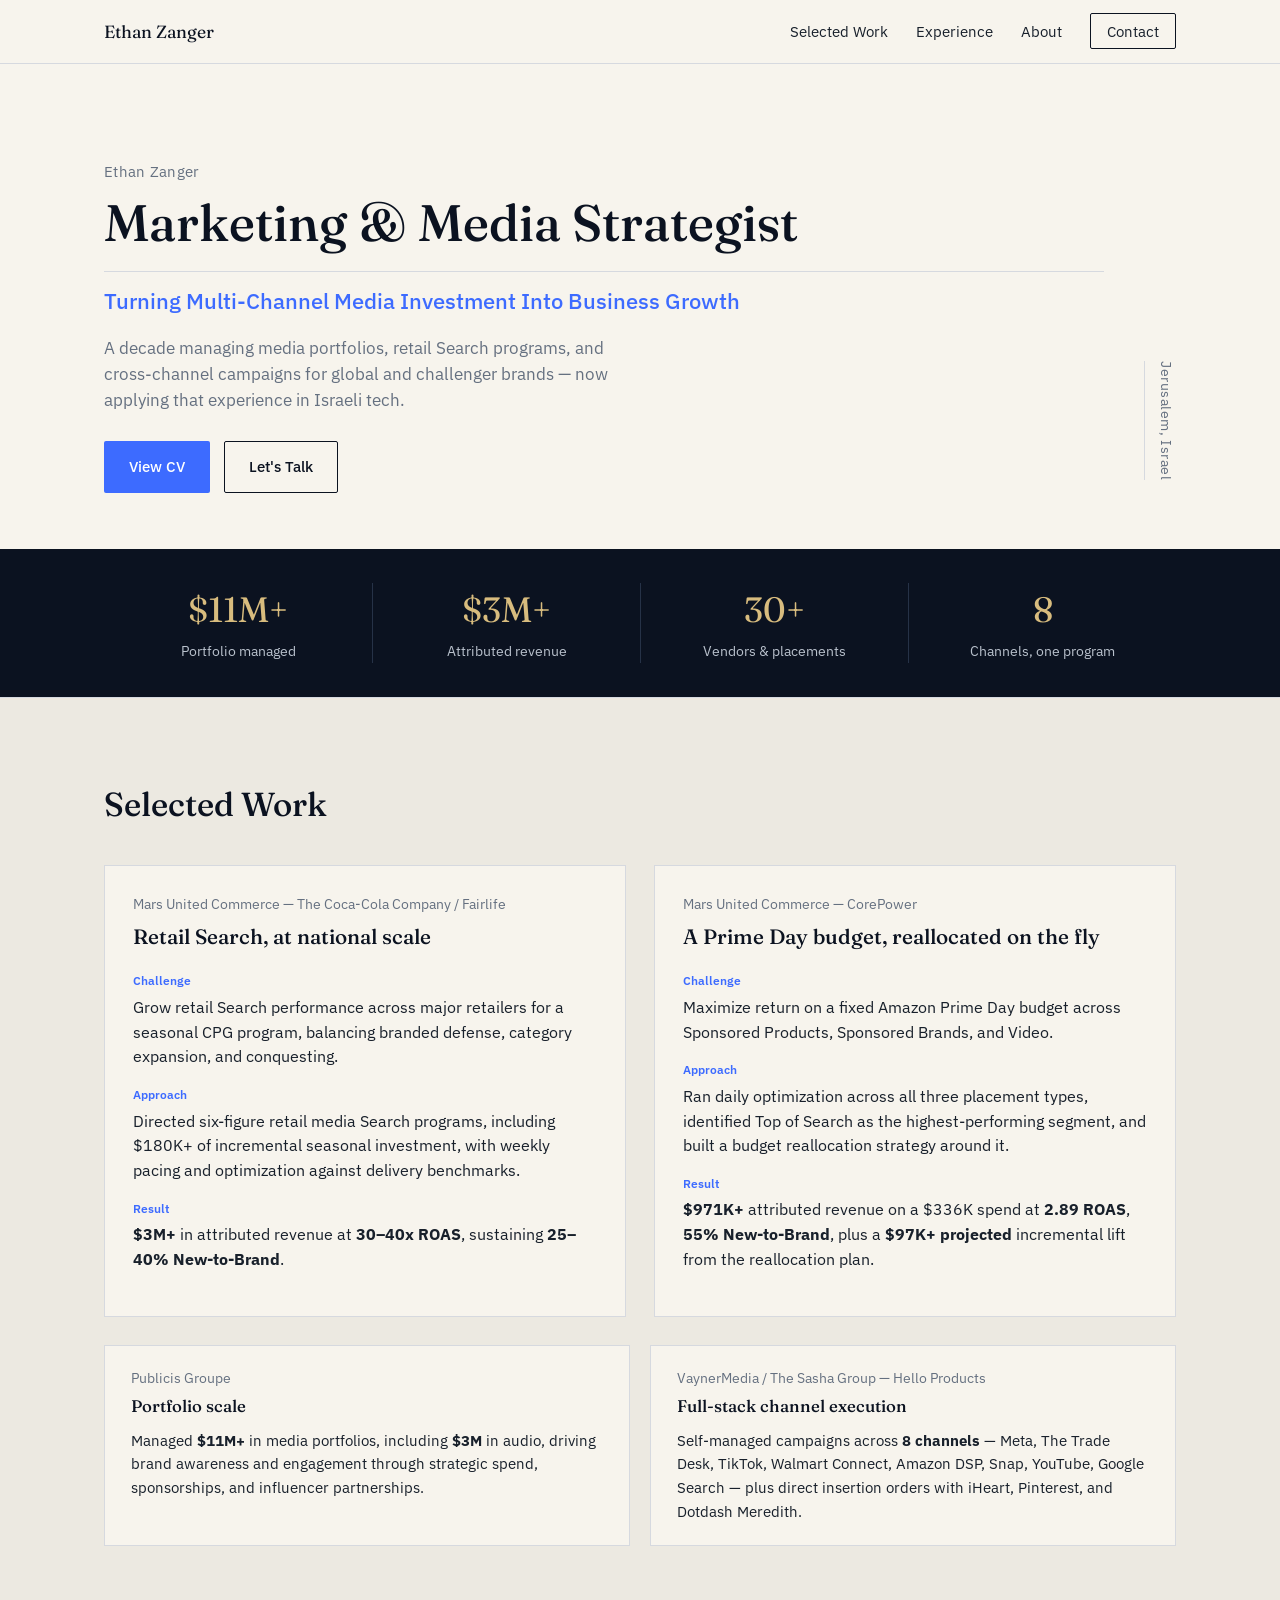
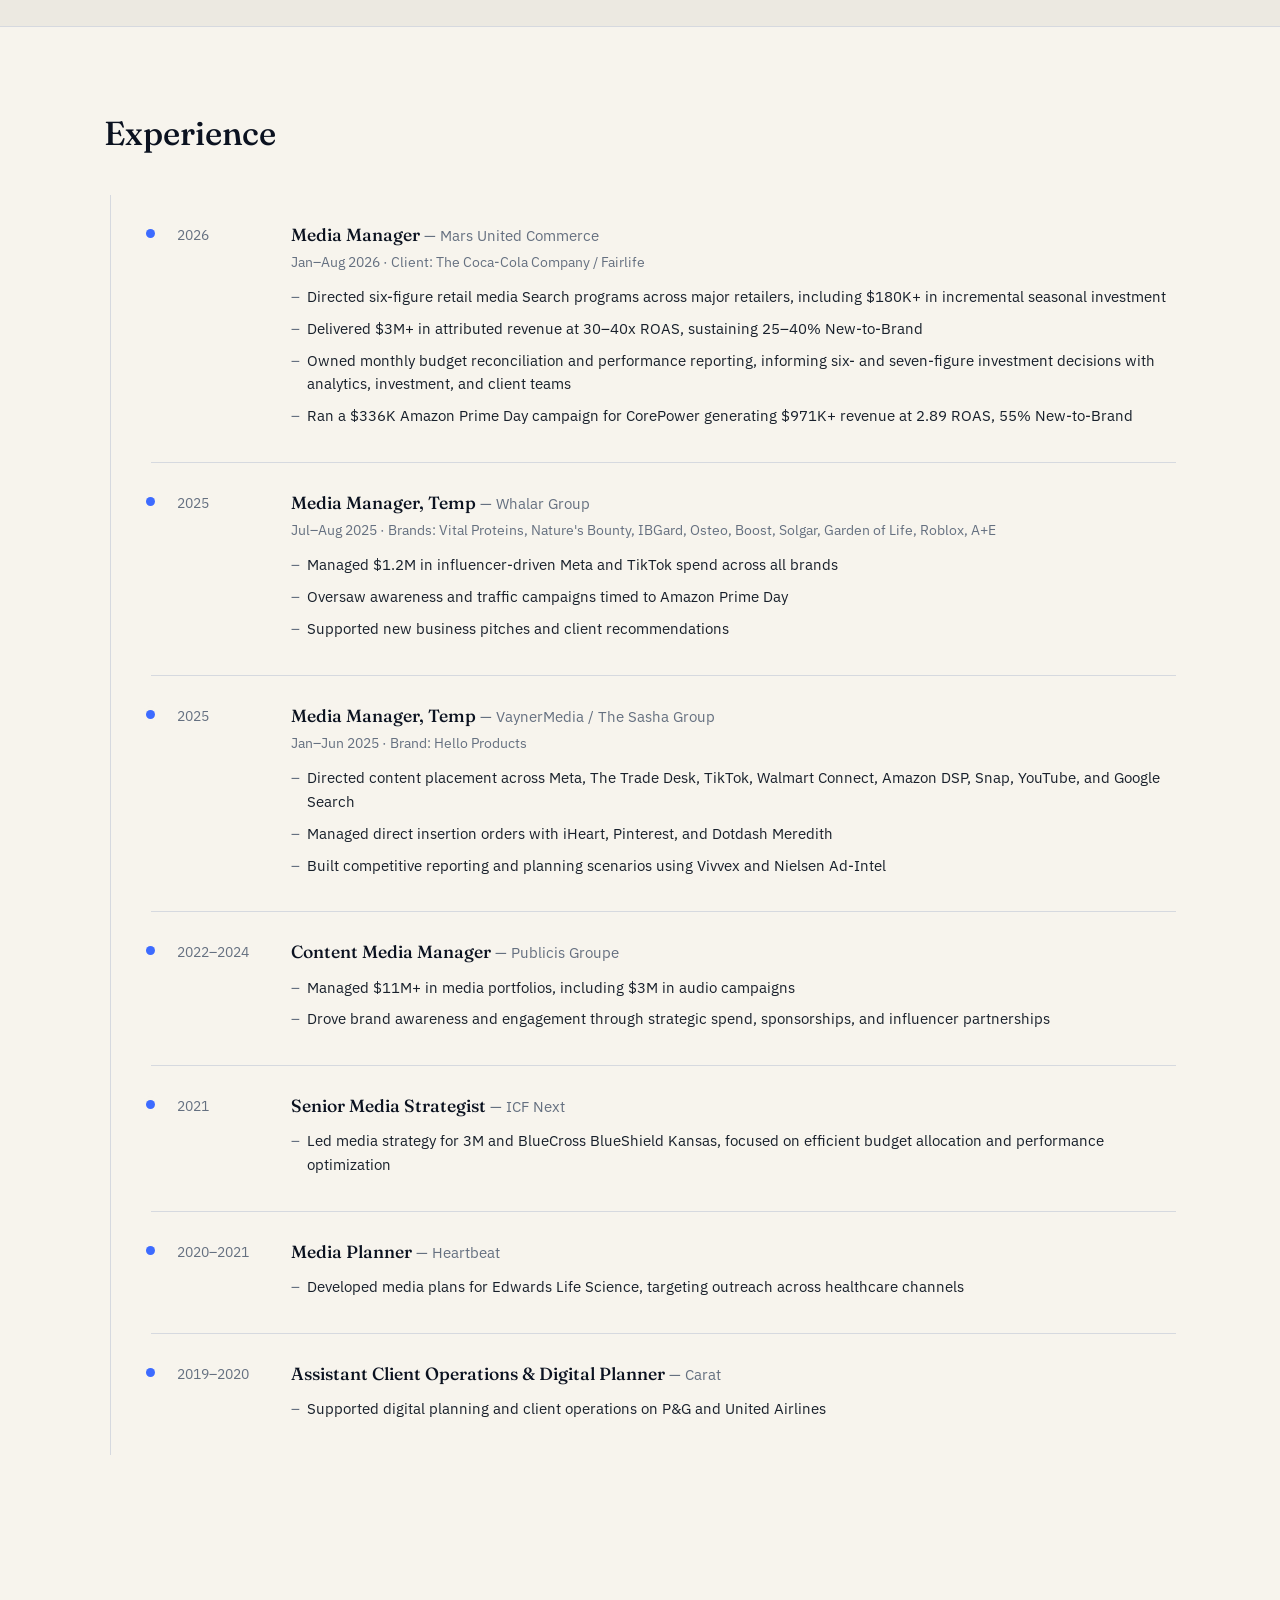
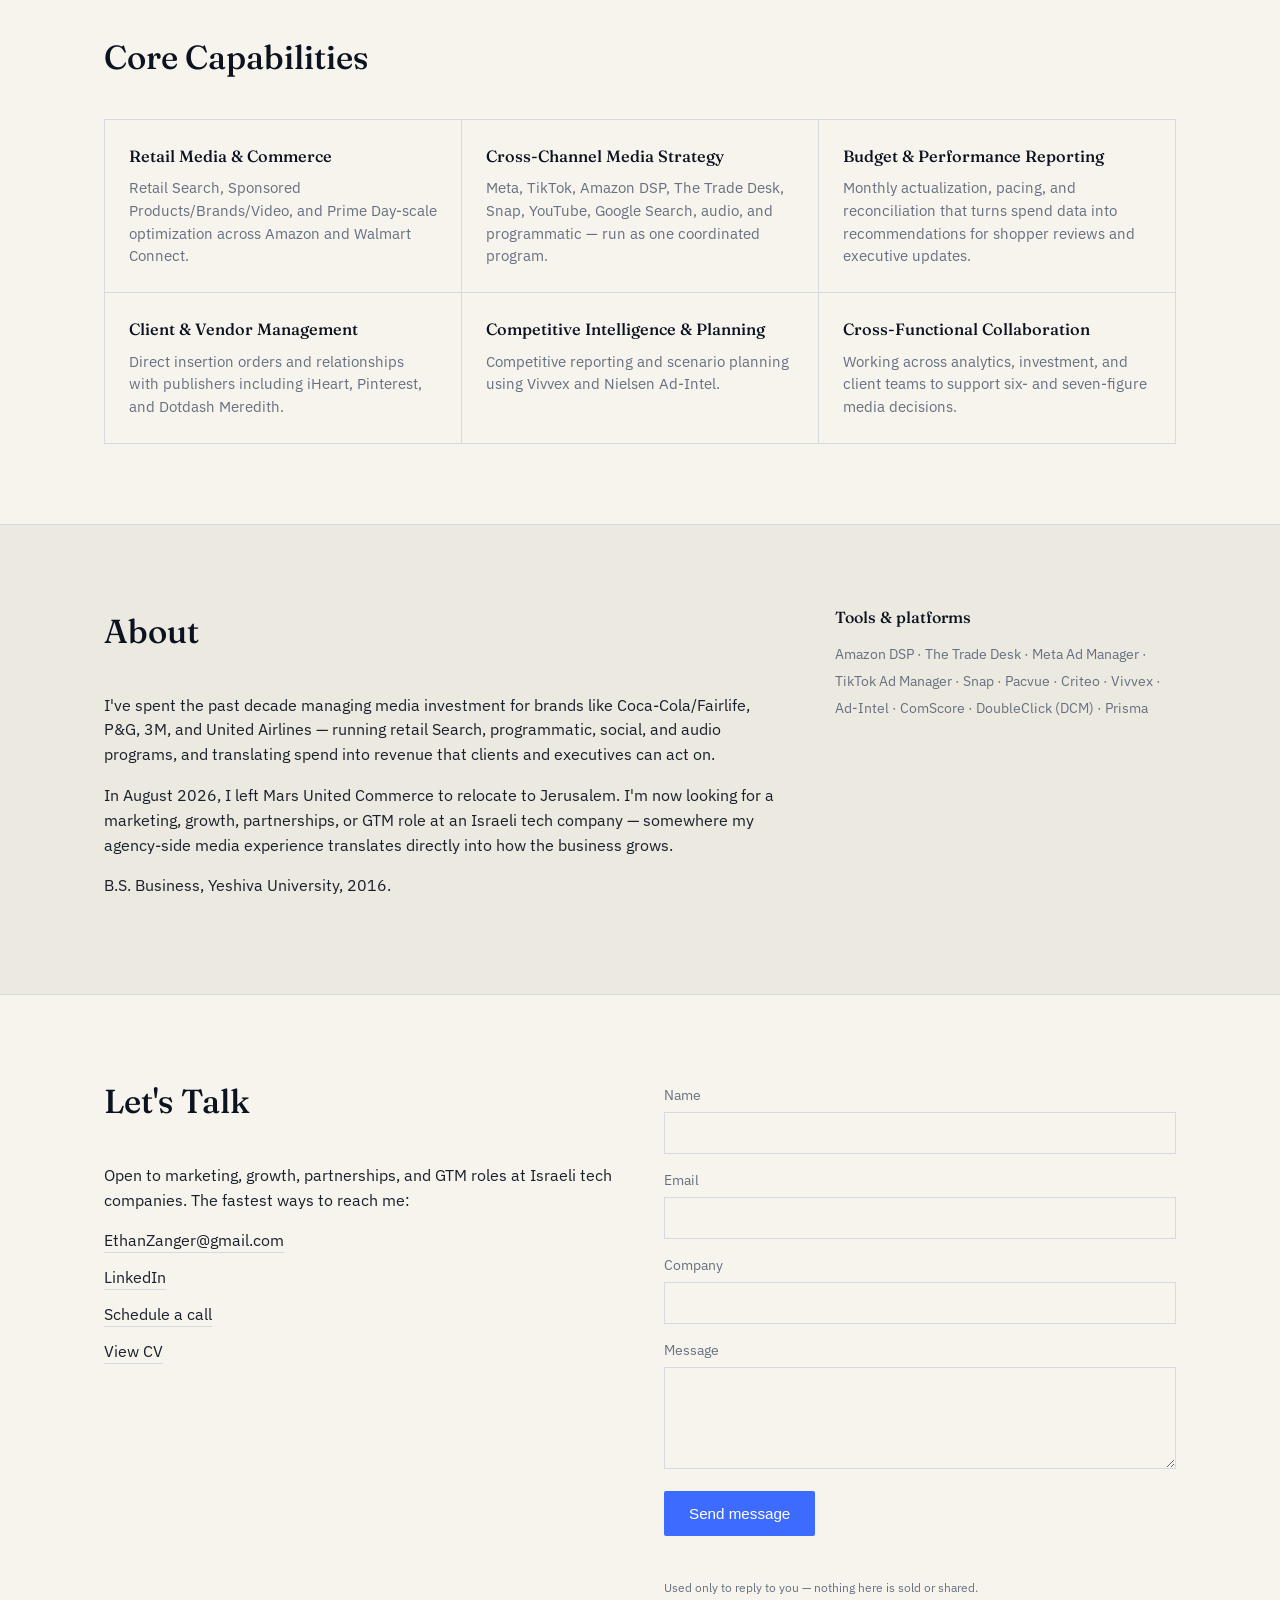
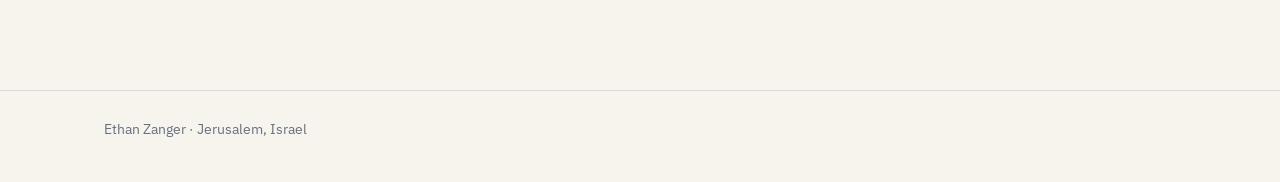
==== index.html @ b5944d84 "Update CV links and contact form action" ====
<!DOCTYPE html>
<html lang="en">
<head>
<meta charset="UTF-8">
<meta name="viewport" content="width=device-width, initial-scale=1.0">
<title>Ethan Zanger — Marketing & Media Strategist, Jerusalem</title>
<meta name="description" content="Ethan Zanger is a marketing and media strategist who has managed $11M+ portfolios and $3M+ in attributed revenue across retail media, search, and multi-channel programs. Now based in Jerusalem, Israel.">
<link rel="canonical" href="https://ethanzanger.com/">

<!-- Open Graph -->
<meta property="og:type" content="profile">
<meta property="og:title" content="Ethan Zanger — Marketing & Media Strategist">
<meta property="og:description" content="Turning multi-channel media investment into business growth. $11M+ portfolios, $3M+ attributed revenue, now building in Israeli tech.">
<meta property="og:url" content="https://ethanzanger.com/">
<meta property="og:image" content="https://ethanzanger.com/assets/og-image.png">
<meta property="og:locale" content="en_US">

<!-- Twitter -->
<meta name="twitter:card" content="summary_large_image">
<meta name="twitter:title" content="Ethan Zanger — Marketing & Media Strategist">
<meta name="twitter:description" content="Turning multi-channel media investment into business growth. $11M+ portfolios, $3M+ attributed revenue, now building in Israeli tech.">
<meta name="twitter:image" content="https://ethanzanger.com/assets/og-image.png">

<link rel="preconnect" href="https://fonts.googleapis.com">
<link rel="preconnect" href="https://fonts.gstatic.com" crossorigin>
<link href="https://fonts.googleapis.com/css2?family=Fraunces:opsz,wght@9..144,400;9..144,500;9..144,600&family=IBM+Plex+Sans:wght@400;500;600&display=swap" rel="stylesheet">

<link rel="stylesheet" href="styles.css">

<script type="application/ld+json">
{
  "@context": "https://schema.org",
  "@type": "Person",
  "name": "Ethan Zanger",
  "jobTitle": "Marketing & Media Strategist",
  "email": "mailto:EthanZanger@gmail.com",
  "address": {
    "@type": "PostalAddress",
    "addressLocality": "Jerusalem",
    "addressCountry": "IL"
  },
  "alumniOf": {
    "@type": "CollegeOrUniversity",
    "name": "Yeshiva University"
  },
  "knowsAbout": ["Retail Media", "Performance Marketing", "Media Strategy", "Programmatic Advertising", "Search Marketing"]
}
</script>
</head>
<body>

<a class="skip-link" href="#main">Skip to content</a>

<header class="site-header">
  <div class="wrap header-inner">
    <a href="#top" class="wordmark">Ethan Zanger</a>
    <nav class="site-nav" aria-label="Primary">
      <button class="nav-toggle" aria-expanded="false" aria-controls="nav-list">Menu</button>
      <ul id="nav-list">
        <li><a href="#work">Selected Work</a></li>
        <li><a href="#experience">Experience</a></li>
        <li><a href="#about">About</a></li>
        <li><a href="#contact" class="nav-cta">Contact</a></li>
      </ul>
    </nav>
  </div>
</header>

<main id="main">

  <!-- HERO -->
  <section id="top" class="hero">
    <div class="wrap hero-grid">
      <div class="hero-copy">
        <p class="hero-name">Ethan Zanger</p>
        <h1>Marketing &amp; Media Strategist<span class="hero-rule">Turning Multi-Channel Media Investment Into Business Growth</span></h1>
        <p class="hero-sub">A decade managing media portfolios, retail Search programs, and cross-channel campaigns for global and challenger brands — now applying that experience in Israeli tech.</p>
        <div class="hero-actions">
          <a class="btn btn-primary" id="cta-view-cv" href="cv.html?src=hero">View CV</a>
          <a class="btn btn-ghost" id="cta-lets-talk" href="#contact">Let's Talk</a>
        </div>
      </div>
      <div class="hero-meta" aria-hidden="false">
        <span class="dateline">Jerusalem, Israel</span>
      </div>
    </div>
  </section>

  <!-- PROOF BAR -->
  <section class="proof-bar" aria-label="Career highlights">
    <div class="wrap proof-grid">
      <div class="proof-stat">
        <span class="proof-number">$11M+</span>
        <span class="proof-label">Portfolio managed</span>
      </div>
      <div class="proof-stat">
        <span class="proof-number">$3M+</span>
        <span class="proof-label">Attributed revenue</span>
      </div>
      <div class="proof-stat">
        <span class="proof-number">30+</span>
        <span class="proof-label">Vendors &amp; placements</span>
      </div>
      <div class="proof-stat">
        <span class="proof-number">8</span>
        <span class="proof-label">Channels, one program</span>
      </div>
    </div>
  </section>

  <!-- SELECTED WORK -->
  <section id="work" class="section work-section">
    <div class="wrap">
      <h2>Selected Work</h2>

      <div class="case-featured-grid">
        <article class="case-card case-featured" data-case="coca-cola-fairlife">
          <p class="case-eyebrow">Mars United Commerce — The Coca-Cola Company / Fairlife</p>
          <h3>Retail Search, at national scale</h3>
          <dl class="case-facts">
            <div><dt>Challenge</dt><dd>Grow retail Search performance across major retailers for a seasonal CPG program, balancing branded defense, category expansion, and conquesting.</dd></div>
            <div><dt>Approach</dt><dd>Directed six-figure retail media Search programs, including $180K+ of incremental seasonal investment, with weekly pacing and optimization against delivery benchmarks.</dd></div>
            <div><dt>Result</dt><dd><strong>$3M+</strong> in attributed revenue at <strong>30–40x ROAS</strong>, sustaining <strong>25–40% New-to-Brand</strong>.</dd></div>
          </dl>
        </article>

        <article class="case-card case-featured" data-case="corepower">
          <p class="case-eyebrow">Mars United Commerce — CorePower</p>
          <h3>A Prime Day budget, reallocated on the fly</h3>
          <dl class="case-facts">
            <div><dt>Challenge</dt><dd>Maximize return on a fixed Amazon Prime Day budget across Sponsored Products, Sponsored Brands, and Video.</dd></div>
            <div><dt>Approach</dt><dd>Ran daily optimization across all three placement types, identified Top of Search as the highest-performing segment, and built a budget reallocation strategy around it.</dd></div>
            <div><dt>Result</dt><dd><strong>$971K+</strong> attributed revenue on a $336K spend at <strong>2.89 ROAS</strong>, <strong>55% New-to-Brand</strong>, plus a <strong>$97K+ projected</strong> incremental lift from the reallocation plan.</dd></div>
          </dl>
        </article>
      </div>

      <div class="case-compact-grid">
        <article class="case-card case-compact" data-case="publicis-groupe">
          <p class="case-eyebrow">Publicis Groupe</p>
          <h3>Portfolio scale</h3>
          <p class="case-compact-body">Managed <strong>$11M+</strong> in media portfolios, including <strong>$3M</strong> in audio, driving brand awareness and engagement through strategic spend, sponsorships, and influencer partnerships.</p>
        </article>

        <article class="case-card case-compact" data-case="hello-products">
          <p class="case-eyebrow">VaynerMedia / The Sasha Group — Hello Products</p>
          <h3>Full-stack channel execution</h3>
          <p class="case-compact-body">Self-managed campaigns across <strong>8 channels</strong> — Meta, The Trade Desk, TikTok, Walmart Connect, Amazon DSP, Snap, YouTube, Google Search — plus direct insertion orders with iHeart, Pinterest, and Dotdash Meredith.</p>
        </article>
      </div>
    </div>
  </section>

  <!-- EXPERIENCE -->
  <section id="experience" class="section experience-section">
    <div class="wrap">
      <h2>Experience</h2>
      <ol class="timeline">

        <li class="timeline-item">
          <div class="timeline-when">2026</div>
          <div class="timeline-body">
            <h3>Media Manager <span>— Mars United Commerce</span></h3>
            <p class="timeline-meta">Jan–Aug 2026 · Client: The Coca-Cola Company / Fairlife</p>
            <ul>
              <li>Directed six-figure retail media Search programs across major retailers, including $180K+ in incremental seasonal investment</li>
              <li>Delivered $3M+ in attributed revenue at 30–40x ROAS, sustaining 25–40% New-to-Brand</li>
              <li>Owned monthly budget reconciliation and performance reporting, informing six- and seven-figure investment decisions with analytics, investment, and client teams</li>
              <li>Ran a $336K Amazon Prime Day campaign for CorePower generating $971K+ revenue at 2.89 ROAS, 55% New-to-Brand</li>
            </ul>
          </div>
        </li>

        <li class="timeline-item">
          <div class="timeline-when">2025</div>
          <div class="timeline-body">
            <h3>Media Manager, Temp <span>— Whalar Group</span></h3>
            <p class="timeline-meta">Jul–Aug 2025 · Brands: Vital Proteins, Nature's Bounty, IBGard, Osteo, Boost, Solgar, Garden of Life, Roblox, A+E</p>
            <ul>
              <li>Managed $1.2M in influencer-driven Meta and TikTok spend across all brands</li>
              <li>Oversaw awareness and traffic campaigns timed to Amazon Prime Day</li>
              <li>Supported new business pitches and client recommendations</li>
            </ul>
          </div>
        </li>

        <li class="timeline-item">
          <div class="timeline-when">2025</div>
          <div class="timeline-body">
            <h3>Media Manager, Temp <span>— VaynerMedia / The Sasha Group</span></h3>
            <p class="timeline-meta">Jan–Jun 2025 · Brand: Hello Products</p>
            <ul>
              <li>Directed content placement across Meta, The Trade Desk, TikTok, Walmart Connect, Amazon DSP, Snap, YouTube, and Google Search</li>
              <li>Managed direct insertion orders with iHeart, Pinterest, and Dotdash Meredith</li>
              <li>Built competitive reporting and planning scenarios using Vivvex and Nielsen Ad-Intel</li>
            </ul>
          </div>
        </li>

        <li class="timeline-item">
          <div class="timeline-when">2022–2024</div>
          <div class="timeline-body">
            <h3>Content Media Manager <span>— Publicis Groupe</span></h3>
            <ul>
              <li>Managed $11M+ in media portfolios, including $3M in audio campaigns</li>
              <li>Drove brand awareness and engagement through strategic spend, sponsorships, and influencer partnerships</li>
            </ul>
          </div>
        </li>

        <li class="timeline-item">
          <div class="timeline-when">2021</div>
          <div class="timeline-body">
            <h3>Senior Media Strategist <span>— ICF Next</span></h3>
            <ul>
              <li>Led media strategy for 3M and BlueCross BlueShield Kansas, focused on efficient budget allocation and performance optimization</li>
            </ul>
          </div>
        </li>

        <li class="timeline-item">
          <div class="timeline-when">2020–2021</div>
          <div class="timeline-body">
            <h3>Media Planner <span>— Heartbeat</span></h3>
            <ul>
              <li>Developed media plans for Edwards Life Science, targeting outreach across healthcare channels</li>
            </ul>
          </div>
        </li>

        <li class="timeline-item">
          <div class="timeline-when">2019–2020</div>
          <div class="timeline-body">
            <h3>Assistant Client Operations &amp; Digital Planner <span>— Carat</span></h3>
            <ul>
              <li>Supported digital planning and client operations on P&amp;G and United Airlines</li>
            </ul>
          </div>
        </li>

      </ol>
    </div>
  </section>

  <!-- CAPABILITIES -->
  <section id="capabilities" class="section capabilities-section">
    <div class="wrap">
      <h2>Core Capabilities</h2>
      <div class="capabilities-grid">
        <div class="capability">
          <h3>Retail Media &amp; Commerce</h3>
          <p>Retail Search, Sponsored Products/Brands/Video, and Prime Day-scale optimization across Amazon and Walmart Connect.</p>
        </div>
        <div class="capability">
          <h3>Cross-Channel Media Strategy</h3>
          <p>Meta, TikTok, Amazon DSP, The Trade Desk, Snap, YouTube, Google Search, audio, and programmatic — run as one coordinated program.</p>
        </div>
        <div class="capability">
          <h3>Budget &amp; Performance Reporting</h3>
          <p>Monthly actualization, pacing, and reconciliation that turns spend data into recommendations for shopper reviews and executive updates.</p>
        </div>
        <div class="capability">
          <h3>Client &amp; Vendor Management</h3>
          <p>Direct insertion orders and relationships with publishers including iHeart, Pinterest, and Dotdash Meredith.</p>
        </div>
        <div class="capability">
          <h3>Competitive Intelligence &amp; Planning</h3>
          <p>Competitive reporting and scenario planning using Vivvex and Nielsen Ad-Intel.</p>
        </div>
        <div class="capability">
          <h3>Cross-Functional Collaboration</h3>
          <p>Working across analytics, investment, and client teams to support six- and seven-figure media decisions.</p>
        </div>
      </div>
    </div>
  </section>

  <!-- ABOUT -->
  <section id="about" class="section about-section">
    <div class="wrap about-grid">
      <div>
        <h2>About</h2>
        <p>I've spent the past decade managing media investment for brands like Coca-Cola/Fairlife, P&amp;G, 3M, and United Airlines — running retail Search, programmatic, social, and audio programs, and translating spend into revenue that clients and executives can act on.</p>
        <p>In August 2026, I left Mars United Commerce to relocate to Jerusalem. I'm now looking for a marketing, growth, partnerships, or GTM role at an Israeli tech company — somewhere my agency-side media experience translates directly into how the business grows.</p>
        <p>B.S. Business, Yeshiva University, 2016.</p>
      </div>
      <div>
        <h3 class="tools-heading">Tools &amp; platforms</h3>
        <p class="tools-list">Amazon DSP · The Trade Desk · Meta Ad Manager · TikTok Ad Manager · Snap · Pacvue · Criteo · Vivvex · Ad-Intel · ComScore · DoubleClick (DCM) · Prisma</p>
      </div>
    </div>
  </section>

  <!-- CONTACT -->
  <section id="contact" class="section contact-section">
    <div class="wrap contact-grid">
      <div>
        <h2>Let's Talk</h2>
        <p>Open to marketing, growth, partnerships, and GTM roles at Israeli tech companies. The fastest ways to reach me:</p>
        <ul class="contact-links">
          <li><a id="cta-email" href="mailto:EthanZanger@gmail.com">EthanZanger@gmail.com</a></li>
          <li><a id="cta-linkedin" href="https://www.linkedin.com/in/INSERT-LINKEDIN-HANDLE" target="_blank" rel="noopener">LinkedIn</a></li>
          <li><a id="cta-schedule" href="https://calendly.com/INSERT-YOUR-HANDLE" target="_blank" rel="noopener">Schedule a call</a></li>
          <li><a id="cta-view-cv-2" href="cv.html?src=contact">View CV</a></li>
        </ul>
      </div>
      <form id="contact-form" class="contact-form" action="https://formspree.io/f/INSERT-FORM-ID" method="POST">
        <label for="name">Name</label>
        <input type="text" id="name" name="name" required>
        <label for="email">Email</label>
        <input type="email" id="email" name="email" required>
        <label for="company">Company</label>
        <input type="text" id="company" name="company">
        <label for="message">Message</label>
        <textarea id="message" name="message" rows="4" required></textarea>
        <button type="submit" class="btn btn-primary">Send message</button>
        <p id="form-status" role="status" aria-live="polite"></p>
        <p class="privacy-note">Used only to reply to you — nothing here is sold or shared.</p>
      </form>
    </div>
  </section>

</main>

<footer class="site-footer">
  <div class="wrap">
    <p>Ethan Zanger · Jerusalem, Israel</p>
  </div>
</footer>

<script src="script.js"></script>
</body>
</html>
---- styles.css ----
/* ---- Tokens ---- */
:root{
  --ink: #0B1220;
  --ink-soft: #111B2D;
  --parchment: #F7F4ED;
  --parchment-dim: #ECE9E1;
  --brass: #C7A45D;
  --brass-soft: #D8BC7E;
  --cobalt: #3D6BFF;
  --cobalt-hover: #6689FF;
  --green: #43B982;
  --text-dark: #18202B;
  --text-mute: #657080;
  --line: #D6D9DF;
  --line-dark: #263247;
  --serif: "Fraunces", Georgia, serif;
  --sans: "IBM Plex Sans", -apple-system, BlinkMacSystemFont, "Segoe UI", sans-serif;
  --max: 1120px;
}

*{box-sizing:border-box;}
html{scroll-behavior:smooth;}

body{
  margin:0;
  font-family:var(--sans);
  color:var(--text-dark);
  background:var(--parchment);
  line-height:1.55;
  -webkit-font-smoothing:antialiased;
}

h1,h2,h3{
  font-family:var(--serif);
  margin:0;
  font-weight:500;
  color:var(--ink);
}

p{margin:0 0 1em;}
a{color:inherit;}
ul{margin:0; padding:0;}
li{list-style:none;}
img{max-width:100%; display:block;}

.wrap{
  max-width:var(--max);
  margin:0 auto;
  padding:0 24px;
}

.skip-link{
  position:absolute;
  left:-999px;
  top:0;
  background:var(--ink);
  color:var(--parchment);
  padding:12px 16px;
  z-index:100;
}

.skip-link:focus{
  left:16px;
  top:16px;
}

:focus-visible{
  outline:2px solid var(--cobalt);
  outline-offset:3px;
}

/* ---- Header ---- */
.site-header{
  position:sticky;
  top:0;
  z-index:50;
  background:rgba(247,244,237,0.94);
  backdrop-filter:blur(8px);
  border-bottom:1px solid var(--line);
}

.header-inner{
  display:flex;
  align-items:center;
  justify-content:space-between;
  padding:18px 24px;
}

.wordmark{
  font-family:var(--serif);
  font-size:1.1rem;
  text-decoration:none;
  color:var(--ink);
}

.site-nav ul{
  display:flex;
  gap:28px;
  align-items:center;
}

.site-nav a{
  text-decoration:none;
  font-size:0.95rem;
  color:var(--text-dark);
  transition:color .2s ease;
}

.site-nav a:hover{
  color:var(--cobalt);
}

.nav-cta{
  border:1px solid var(--ink);
  padding:7px 16px;
  border-radius:2px;
  transition:all .2s ease;
}

.nav-cta:hover{
  background:var(--ink);
  color:var(--parchment) !important;
}

.nav-toggle{
  display:none;
}

@media (max-width:720px){
  .nav-toggle{
    display:block;
    background:none;
    border:1px solid var(--line);
    padding:8px 14px;
    font-family:var(--sans);
    font-size:0.9rem;
  }

  .site-nav ul{
    display:none;
    position:absolute;
    right:24px;
    top:64px;
    left:24px;
    background:var(--parchment);
    border:1px solid var(--line);
    flex-direction:column;
    align-items:flex-start;
    padding:16px;
    gap:14px;
  }

  .site-nav ul.open{
    display:flex;
  }
}

/* ---- Hero ---- */
.hero{
  padding:96px 0 56px;
  background:var(--parchment);
}

.hero-grid{
  display:grid;
  grid-template-columns:1fr auto;
  gap:40px;
  align-items:end;
}

.hero-name{
  font-size:0.95rem;
  letter-spacing:0.02em;
  color:var(--text-mute);
  margin-bottom:10px;
}

.hero h1{
  font-size:clamp(2rem, 4.4vw, 3.2rem);
  line-height:1.12;
  display:flex;
  flex-direction:column;
  gap:14px;
}

.hero-rule{
  font-family:var(--sans);
  font-weight:500;
  font-size:clamp(1.1rem, 2vw, 1.4rem);
  color:var(--cobalt);
  border-top:1px solid var(--line);
  padding-top:16px;
  margin-top:6px;
}

.hero-sub{
  max-width:52ch;
  color:var(--text-mute);
  font-size:1.05rem;
  margin-top:22px;
}

.hero-actions{
  display:flex;
  gap:14px;
  margin-top:28px;
  flex-wrap:wrap;
}

.btn{
  display:inline-block;
  padding:13px 24px;
  border-radius:2px;
  font-size:0.95rem;
  text-decoration:none;
  font-weight:500;
  cursor:pointer;
  border:1px solid transparent;
  transition:
    background .2s ease,
    color .2s ease,
    border-color .2s ease,
    transform .2s ease;
}

.btn-primary{
  background:var(--cobalt);
  color:#FFFFFF;
}

.btn-primary:hover{
  background:var(--cobalt-hover);
  transform:translateY(-1px);
}

.btn-ghost{
  border-color:var(--ink);
  color:var(--ink);
  background:transparent;
}

.btn-ghost:hover{
  background:var(--ink);
  color:var(--parchment);
  transform:translateY(-1px);
}

.hero-meta{
  align-self:end;
  padding-bottom:6px;
}

.dateline{
  writing-mode:vertical-rl;
  text-orientation:mixed;
  font-size:0.85rem;
  letter-spacing:0.04em;
  color:var(--text-mute);
  border-left:1px solid var(--line);
  padding-left:10px;
}

@media (max-width:720px){
  .hero-grid{
    grid-template-columns:1fr;
  }

  .hero-meta{
    display:none;
  }
}

/* ---- Proof bar ---- */
.proof-bar{
  background:var(--ink);
  color:var(--parchment);
  padding:34px 0;
}

.proof-grid{
  display:grid;
  grid-template-columns:repeat(4,1fr);
}

.proof-stat{
  display:flex;
  flex-direction:column;
  gap:4px;
  text-align:center;
  border-left:1px solid var(--line-dark);
  padding:0 12px;
}

.proof-stat:first-child{
  border-left:none;
}

.proof-number{
  font-family:var(--serif);
  font-size:clamp(1.5rem,3vw,2.2rem);
  color:var(--brass-soft);
  font-variant-numeric:tabular-nums;
}

.proof-label{
  font-size:0.85rem;
  color:#B9C1CC;
}

@media (max-width:720px){
  .proof-grid{
    grid-template-columns:1fr 1fr;
    row-gap:24px;
  }

  .proof-stat:nth-child(3){
    border-left:none;
  }
}

/* ---- Sections ---- */
.section{
  padding:80px 0;
}

.section h2{
  font-size:clamp(1.6rem,2.6vw,2.1rem);
  margin-bottom:36px;
}

.work-section{
  background:var(--parchment-dim);
  border-top:1px solid var(--line);
  border-bottom:1px solid var(--line);
}

/* ---- Case studies ---- */
.case-featured-grid{
  display:grid;
  grid-template-columns:1fr 1fr;
  gap:28px;
  margin-bottom:28px;
}

.case-card{
  background:var(--parchment);
  border:1px solid var(--line);
  padding:28px;
  transition:
    border-color .2s ease,
    transform .2s ease,
    box-shadow .2s ease;
}

.case-card:hover{
  border-color:var(--cobalt);
  transform:translateY(-2px);
  box-shadow:0 8px 24px rgba(11,18,32,0.08);
}

.case-featured h3{
  font-size:1.3rem;
  margin:6px 0 18px;
}

.case-eyebrow{
  font-size:0.85rem;
  color:var(--text-mute);
  margin-bottom:2px;
}

.case-facts dt{
  font-size:0.78rem;
  color:var(--cobalt);
  font-weight:600;
  margin-bottom:4px;
}

.case-facts dd{
  margin:0 0 16px;
  color:var(--text-dark);
}

.case-facts div:last-child dd{
  margin-bottom:0;
}

.case-compact-grid{
  display:grid;
  grid-template-columns:1fr 1fr;
  gap:20px;
}

.case-compact{
  padding:22px 26px;
}

.case-compact h3{
  font-size:1.05rem;
  margin:4px 0 10px;
}

.case-compact-body{
  font-size:0.95rem;
  color:var(--text-dark);
  margin:0;
}

@media (max-width:820px){
  .case-featured-grid,
  .case-compact-grid{
    grid-template-columns:1fr;
  }
}

/* ---- Experience timeline ---- */
.timeline{
  border-left:1px solid var(--line);
  margin-left:6px;
}

.timeline-item{
  display:grid;
  grid-template-columns:90px 1fr;
  gap:24px;
  padding:26px 0 26px 26px;
  position:relative;
  border-top:1px solid var(--line);
}

.timeline-item:first-child{
  border-top:none;
}

.timeline-item::before{
  content:"";
  position:absolute;
  left:-5px;
  top:34px;
  width:9px;
  height:9px;
  background:var(--cobalt);
  border-radius:50%;
  box-shadow:0 0 0 4px var(--parchment);
}

.timeline-when{
  font-size:0.9rem;
  color:var(--text-mute);
  padding-top:3px;
}

.timeline-body h3{
  font-size:1.1rem;
  font-weight:500;
}

.timeline-body h3 span{
  font-family:var(--sans);
  font-weight:400;
  color:var(--text-mute);
  font-size:0.95rem;
}

.timeline-meta{
  font-size:0.85rem;
  color:var(--text-mute);
  margin:4px 0 12px;
}

.timeline-body ul{
  margin-top:10px;
}

.timeline-body li{
  position:relative;
  padding-left:16px;
  margin-bottom:8px;
  font-size:0.96rem;
}

.timeline-body li::before{
  content:"–";
  position:absolute;
  left:0;
  color:var(--text-mute);
}

@media (max-width:640px){
  .timeline-item{
    grid-template-columns:1fr;
    gap:6px;
    padding-left:20px;
  }
}

/* ---- Capabilities ---- */
.capabilities-grid{
  display:grid;
  grid-template-columns:repeat(3,1fr);
  gap:0;
  border-top:1px solid var(--line);
  border-left:1px solid var(--line);
}

.capability{
  padding:24px;
  border-right:1px solid var(--line);
  border-bottom:1px solid var(--line);
  transition:
    background .2s ease,
    border-color .2s ease;
}

.capability:hover{
  background:#F1F3F7;
  border-color:#C8D0E0;
}

.capability h3{
  font-size:1.02rem;
  margin-bottom:8px;
}

.capability p{
  font-size:0.92rem;
  color:var(--text-mute);
  margin:0;
}

@media (max-width:820px){
  .capabilities-grid{
    grid-template-columns:1fr 1fr;
  }
}

@media (max-width:520px){
  .capabilities-grid{
    grid-template-columns:1fr;
  }
}

/* ---- About ---- */
.about-section{
  background:var(--parchment-dim);
  border-top:1px solid var(--line);
  border-bottom:1px solid var(--line);
}

.about-grid{
  display:grid;
  grid-template-columns:2fr 1fr;
  gap:48px;
}

.tools-heading{
  font-size:1rem;
  margin-bottom:10px;
}

.tools-list{
  font-size:0.9rem;
  color:var(--text-mute);
  line-height:1.9;
}

@media (max-width:820px){
  .about-grid{
    grid-template-columns:1fr;
  }
}

/* ---- Contact ---- */
.contact-grid{
  display:grid;
  grid-template-columns:1fr 1fr;
  gap:48px;
}

.contact-links li{
  margin-bottom:12px;
}

.contact-links a{
  text-decoration:none;
  border-bottom:1px solid var(--line);
  padding-bottom:2px;
  transition:
    color .2s ease,
    border-color .2s ease;
}

.contact-links a:hover{
  border-color:var(--cobalt);
  color:var(--cobalt);
}

.contact-form{
  display:flex;
  flex-direction:column;
  gap:6px;
}

.contact-form label{
  font-size:0.85rem;
  color:var(--text-mute);
  margin-top:10px;
}

.contact-form input,
.contact-form textarea{
  font-family:var(--sans);
  font-size:0.95rem;
  padding:10px 12px;
  border:1px solid var(--line);
  background:var(--parchment);
  color:var(--text-dark);
  transition:
    border-color .2s ease,
    box-shadow .2s ease;
}

.contact-form input:focus,
.contact-form textarea:focus{
  outline:none;
  border-color:var(--cobalt);
  box-shadow:0 0 0 3px rgba(61,107,255,0.12);
}

.contact-form button{
  margin-top:16px;
  align-self:flex-start;
}

#form-status{
  font-size:0.88rem;
  color:var(--text-mute);
  margin-top:10px;
}

.privacy-note{
  font-size:0.78rem;
  color:var(--text-mute);
  margin-top:6px;
}

@media (max-width:820px){
  .contact-grid{
    grid-template-columns:1fr;
  }
}

/* ---- Footer ---- */
.site-footer{
  border-top:1px solid var(--line);
  padding:28px 0;
  font-size:0.85rem;
  color:var(--text-mute);
}

/* ---- Accessibility / Reduced Motion ---- */
@media (prefers-reduced-motion: reduce){
  html{
    scroll-behavior:auto;
  }

  .btn,
  .case-card,
  .capability,
  .site-nav a,
  .contact-links a{
    transition:none;
  }
}
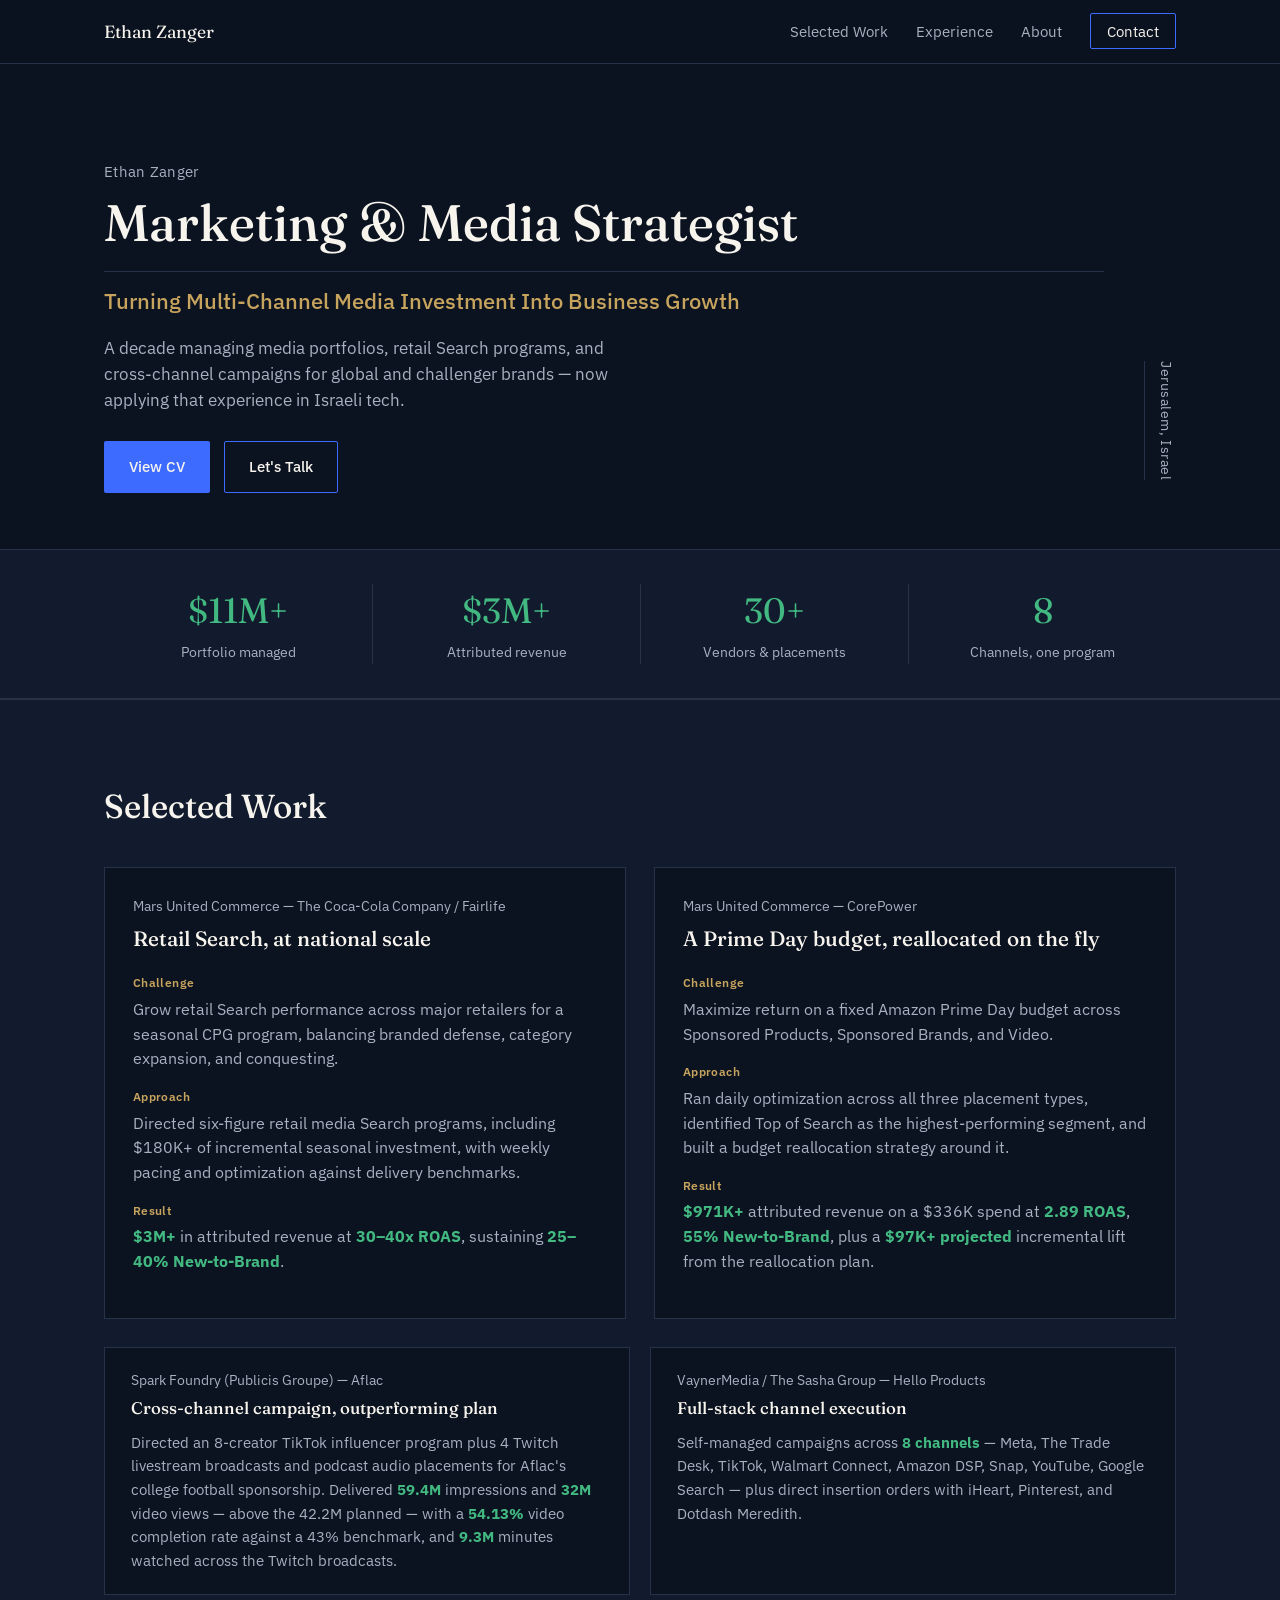
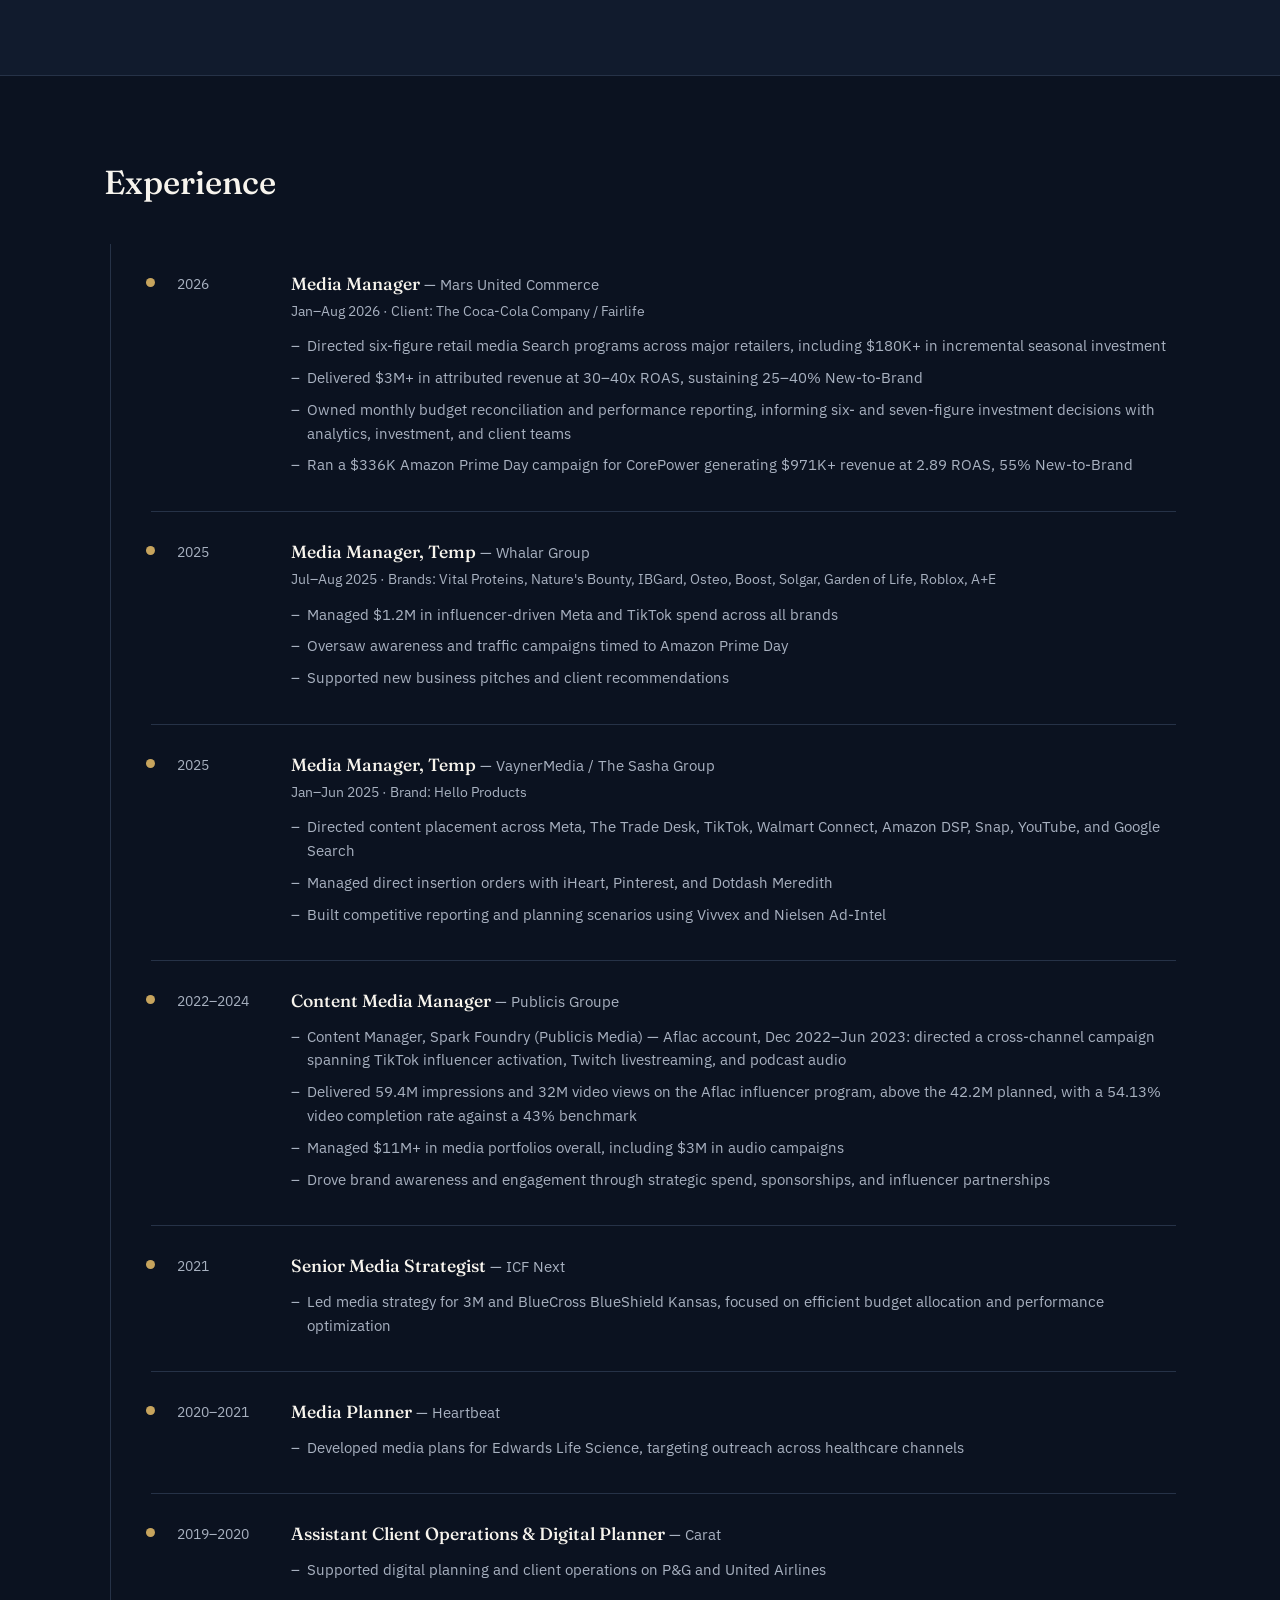
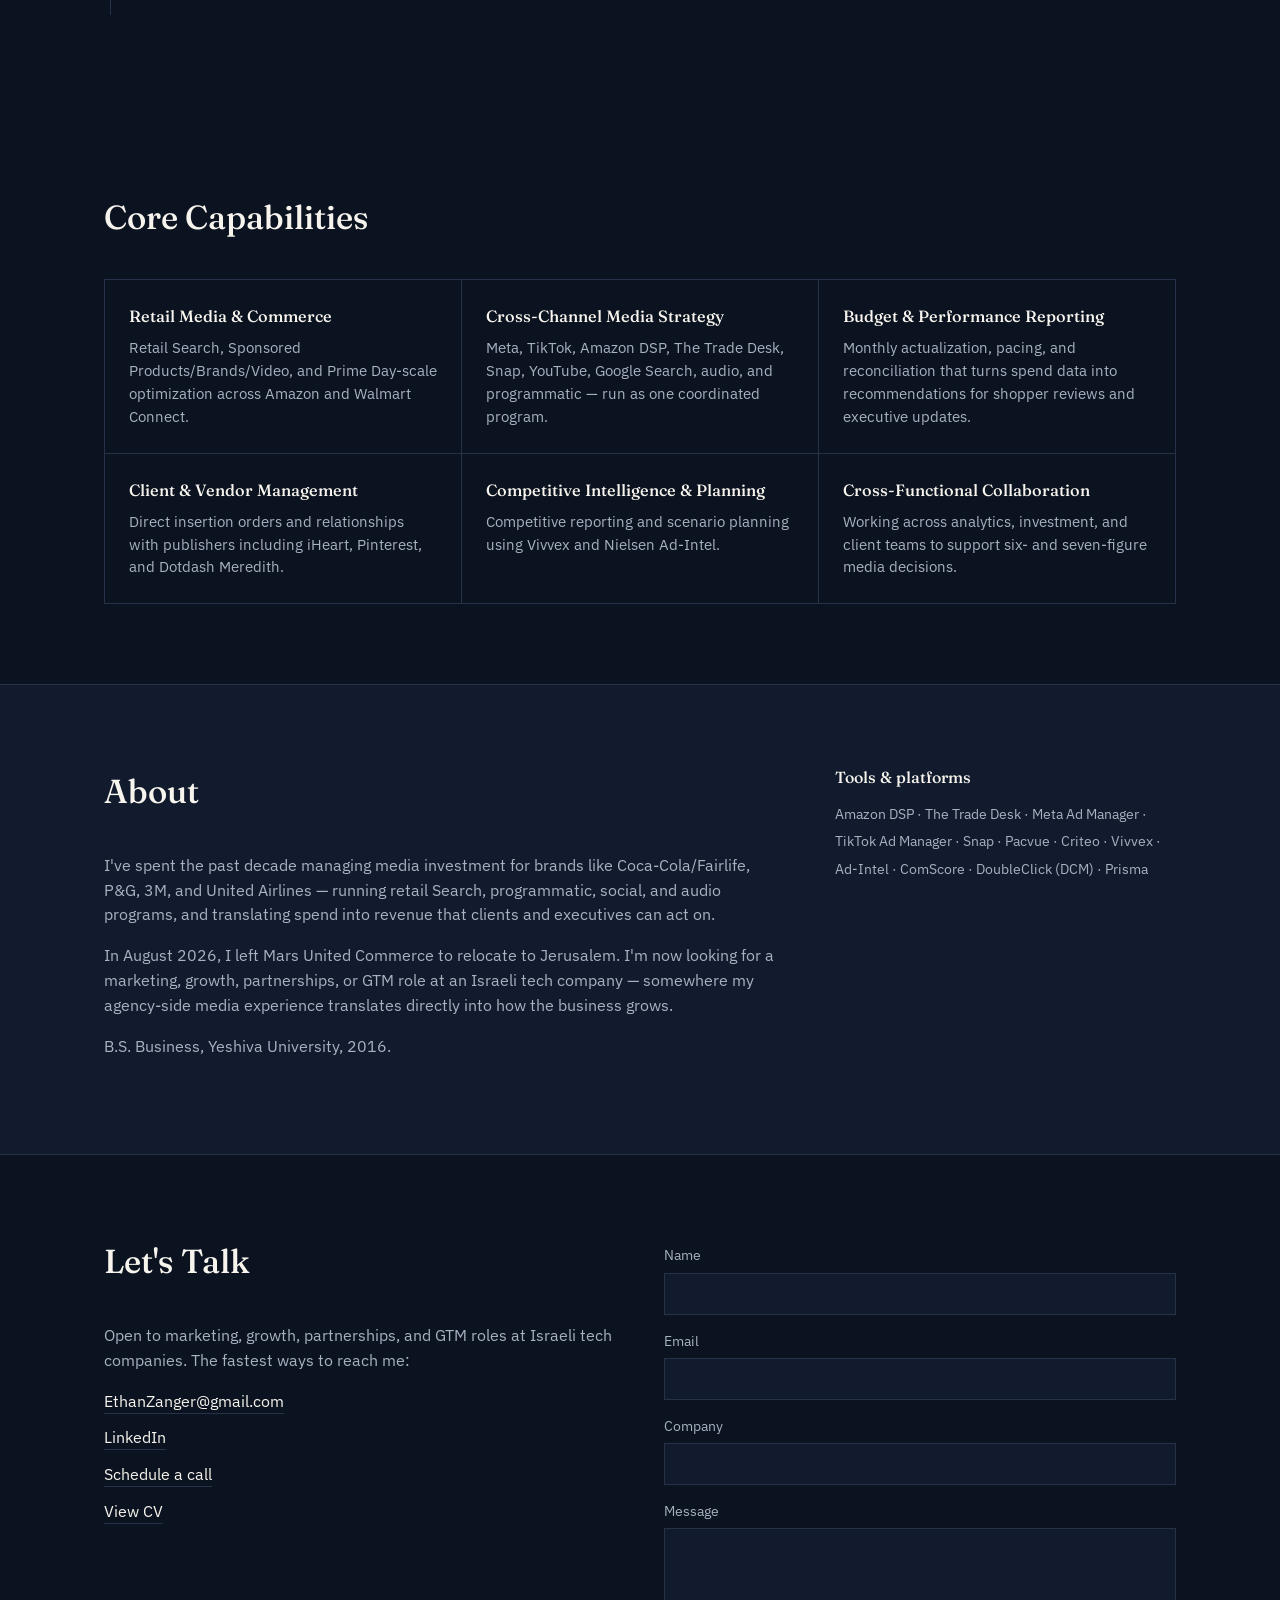
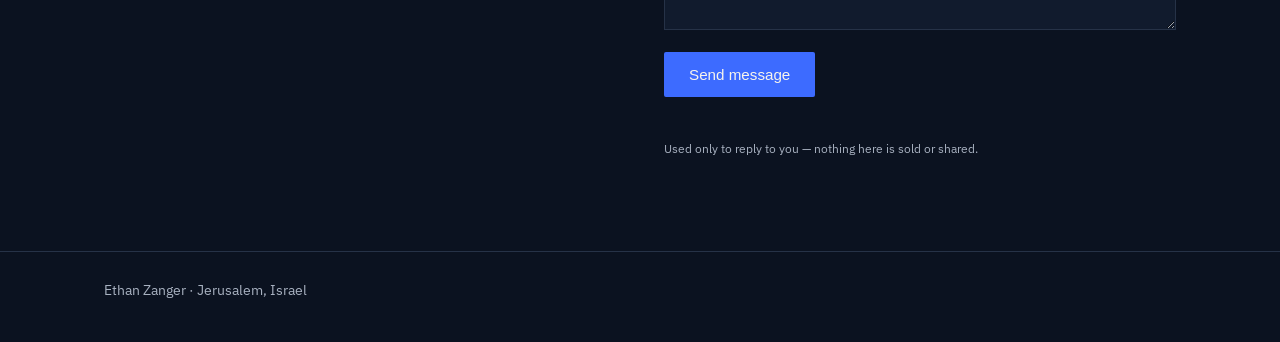
==== commit 06ef44d0: "Revise case studies and campaign details in index.html Updated case details for Publicis Groupe and " ====
--- a/index.html
+++ b/index.html
@@ -136,10 +136,10 @@
       </div>
 
       <div class="case-compact-grid">
-        <article class="case-card case-compact" data-case="publicis-groupe">
-          <p class="case-eyebrow">Publicis Groupe</p>
-          <h3>Portfolio scale</h3>
-          <p class="case-compact-body">Managed <strong>$11M+</strong> in media portfolios, including <strong>$3M</strong> in audio, driving brand awareness and engagement through strategic spend, sponsorships, and influencer partnerships.</p>
+        <article class="case-card case-compact" data-case="publicis-groupe-aflac">
+          <p class="case-eyebrow">Spark Foundry (Publicis Groupe) — Aflac</p>
+          <h3>Cross-channel campaign, outperforming plan</h3>
+          <p class="case-compact-body">Directed an 8-creator TikTok influencer program plus 4 Twitch livestream broadcasts and podcast audio placements for Aflac's college football sponsorship. Delivered <strong>59.4M</strong> impressions and <strong>32M</strong> video views — above the 42.2M planned — with a <strong>54.13%</strong> video completion rate against a 43% benchmark, and <strong>9.3M</strong> minutes watched across the Twitch broadcasts.</p>
         </article>
 
         <article class="case-card case-compact" data-case="hello-products">
@@ -202,7 +202,9 @@
           <div class="timeline-body">
             <h3>Content Media Manager <span>— Publicis Groupe</span></h3>
             <ul>
-              <li>Managed $11M+ in media portfolios, including $3M in audio campaigns</li>
+              <li>Content Manager, Spark Foundry (Publicis Media) — Aflac account, Dec 2022–Jun 2023: directed a cross-channel campaign spanning TikTok influencer activation, Twitch livestreaming, and podcast audio</li>
+              <li>Delivered 59.4M impressions and 32M video views on the Aflac influencer program, above the 42.2M planned, with a 54.13% video completion rate against a 43% benchmark</li>
+              <li>Managed $11M+ in media portfolios overall, including $3M in audio campaigns</li>
               <li>Drove brand awareness and engagement through strategic spend, sponsorships, and influencer partnerships</li>
             </ul>
           </div>
--- a/styles.css
+++ b/styles.css
@@ -1,18 +1,14 @@
 /* ---- Tokens ---- */
 :root{
-  --ink: #0B1220;
-  --ink-soft: #111B2D;
-  --parchment: #F7F4ED;
-  --parchment-dim: #ECE9E1;
-  --brass: #C7A45D;
-  --brass-soft: #D8BC7E;
-  --cobalt: #3D6BFF;
-  --cobalt-hover: #6689FF;
-  --green: #43B982;
-  --text-dark: #18202B;
-  --text-mute: #657080;
-  --line: #D6D9DF;
-  --line-dark: #263247;
+  --bg: #0B1220;
+  --card: #111B2D;
+  --headline: #F7F4ED;
+  --body: #A8B1C0;
+  --cta: #3D6BFF;
+  --cta-hover: #6689FF;
+  --signature: #C7A45D;
+  --performance: #43B982;
+  --border: #263247;
   --serif: "Fraunces", Georgia, serif;
   --sans: "IBM Plex Sans", -apple-system, BlinkMacSystemFont, "Segoe UI", sans-serif;
   --max: 1120px;
@@ -20,655 +16,245 @@
 
 *{box-sizing:border-box;}
 html{scroll-behavior:smooth;}
-
 body{
   margin:0;
   font-family:var(--sans);
-  color:var(--text-dark);
-  background:var(--parchment);
+  color:var(--body);
+  background:var(--bg);
   line-height:1.55;
   -webkit-font-smoothing:antialiased;
 }
-
-h1,h2,h3{
-  font-family:var(--serif);
-  margin:0;
-  font-weight:500;
-  color:var(--ink);
-}
-
+h1,h2,h3{font-family:var(--serif); margin:0; font-weight:500; color:var(--headline);}
 p{margin:0 0 1em;}
 a{color:inherit;}
 ul{margin:0; padding:0;}
 li{list-style:none;}
 img{max-width:100%; display:block;}
 
-.wrap{
-  max-width:var(--max);
-  margin:0 auto;
-  padding:0 24px;
-}
+.wrap{max-width:var(--max); margin:0 auto; padding:0 24px;}
 
 .skip-link{
-  position:absolute;
-  left:-999px;
-  top:0;
-  background:var(--ink);
-  color:var(--parchment);
-  padding:12px 16px;
-  z-index:100;
-}
-
-.skip-link:focus{
-  left:16px;
-  top:16px;
-}
-
-:focus-visible{
-  outline:2px solid var(--cobalt);
-  outline-offset:3px;
-}
+  position:absolute; left:-999px; top:0; background:var(--card); color:var(--headline);
+  padding:12px 16px; z-index:100; border:1px solid var(--border);
+}
+.skip-link:focus{left:16px; top:16px;}
+
+:focus-visible{outline:2px solid var(--cta-hover); outline-offset:3px;}
 
 /* ---- Header ---- */
 .site-header{
-  position:sticky;
-  top:0;
-  z-index:50;
-  background:rgba(247,244,237,0.94);
-  backdrop-filter:blur(8px);
-  border-bottom:1px solid var(--line);
-}
-
+  position:sticky; top:0; z-index:50;
+  background:rgba(11,18,32,0.92);
+  backdrop-filter:blur(6px);
+  border-bottom:1px solid var(--border);
+}
 .header-inner{
-  display:flex;
-  align-items:center;
-  justify-content:space-between;
+  display:flex; align-items:center; justify-content:space-between;
   padding:18px 24px;
 }
-
 .wordmark{
-  font-family:var(--serif);
-  font-size:1.1rem;
-  text-decoration:none;
-  color:var(--ink);
-}
-
-.site-nav ul{
-  display:flex;
-  gap:28px;
-  align-items:center;
-}
-
-.site-nav a{
-  text-decoration:none;
-  font-size:0.95rem;
-  color:var(--text-dark);
-  transition:color .2s ease;
-}
-
-.site-nav a:hover{
-  color:var(--cobalt);
-}
-
+  font-family:var(--serif); font-size:1.1rem; text-decoration:none; color:var(--headline);
+}
+.site-nav ul{display:flex; gap:28px; align-items:center;}
+.site-nav a{text-decoration:none; font-size:0.95rem; color:var(--body);}
+.site-nav a:hover{color:var(--cta-hover);}
 .nav-cta{
-  border:1px solid var(--ink);
-  padding:7px 16px;
-  border-radius:2px;
-  transition:all .2s ease;
-}
-
-.nav-cta:hover{
-  background:var(--ink);
-  color:var(--parchment) !important;
-}
-
-.nav-toggle{
-  display:none;
-}
+  border:1px solid var(--cta); padding:7px 16px; border-radius:2px; color:var(--headline) !important;
+}
+.nav-cta:hover{background:var(--cta); color:var(--headline) !important;}
+.nav-toggle{display:none;}
 
 @media (max-width:720px){
   .nav-toggle{
-    display:block;
-    background:none;
-    border:1px solid var(--line);
-    padding:8px 14px;
-    font-family:var(--sans);
-    font-size:0.9rem;
+    display:block; background:var(--card); color:var(--body); border:1px solid var(--border); padding:8px 14px;
+    font-family:var(--sans); font-size:0.9rem;
   }
-
   .site-nav ul{
-    display:none;
-    position:absolute;
-    right:24px;
-    top:64px;
-    left:24px;
-    background:var(--parchment);
-    border:1px solid var(--line);
-    flex-direction:column;
-    align-items:flex-start;
-    padding:16px;
-    gap:14px;
+    display:none; position:absolute; right:24px; top:64px; left:24px;
+    background:var(--card); border:1px solid var(--border); flex-direction:column;
+    align-items:flex-start; padding:16px; gap:14px;
   }
-
-  .site-nav ul.open{
-    display:flex;
-  }
+  .site-nav ul.open{display:flex;}
 }
 
 /* ---- Hero ---- */
-.hero{
-  padding:96px 0 56px;
-  background:var(--parchment);
-}
-
+.hero{padding:96px 0 56px; background:var(--bg);}
 .hero-grid{
-  display:grid;
-  grid-template-columns:1fr auto;
-  gap:40px;
-  align-items:end;
-}
-
+  display:grid; grid-template-columns: 1fr auto; gap:40px; align-items:end;
+}
 .hero-name{
-  font-size:0.95rem;
-  letter-spacing:0.02em;
-  color:var(--text-mute);
-  margin-bottom:10px;
-}
-
+  font-size:0.95rem; letter-spacing:0.02em; color:var(--body); margin-bottom:10px;
+}
 .hero h1{
   font-size:clamp(2rem, 4.4vw, 3.2rem);
   line-height:1.12;
-  display:flex;
-  flex-direction:column;
-  gap:14px;
-}
-
+  display:flex; flex-direction:column; gap:14px;
+}
 .hero-rule{
-  font-family:var(--sans);
-  font-weight:500;
-  font-size:clamp(1.1rem, 2vw, 1.4rem);
-  color:var(--cobalt);
-  border-top:1px solid var(--line);
-  padding-top:16px;
-  margin-top:6px;
-}
-
+  font-family:var(--sans); font-weight:500; font-size:clamp(1.1rem, 2vw, 1.4rem);
+  color:var(--signature); border-top:1px solid var(--border); padding-top:16px; margin-top:6px;
+}
 .hero-sub{
-  max-width:52ch;
-  color:var(--text-mute);
-  font-size:1.05rem;
-  margin-top:22px;
-}
-
-.hero-actions{
-  display:flex;
-  gap:14px;
-  margin-top:28px;
-  flex-wrap:wrap;
-}
-
+  max-width:52ch; color:var(--body); font-size:1.05rem; margin-top:22px;
+}
+.hero-actions{display:flex; gap:14px; margin-top:28px; flex-wrap:wrap;}
 .btn{
-  display:inline-block;
-  padding:13px 24px;
-  border-radius:2px;
-  font-size:0.95rem;
-  text-decoration:none;
-  font-weight:500;
-  cursor:pointer;
-  border:1px solid transparent;
-  transition:
-    background .2s ease,
-    color .2s ease,
-    border-color .2s ease,
-    transform .2s ease;
-}
-
-.btn-primary{
-  background:var(--cobalt);
-  color:#FFFFFF;
-}
-
-.btn-primary:hover{
-  background:var(--cobalt-hover);
-  transform:translateY(-1px);
-}
-
-.btn-ghost{
-  border-color:var(--ink);
-  color:var(--ink);
-  background:transparent;
-}
-
-.btn-ghost:hover{
-  background:var(--ink);
-  color:var(--parchment);
-  transform:translateY(-1px);
-}
-
-.hero-meta{
-  align-self:end;
-  padding-bottom:6px;
-}
-
+  display:inline-block; padding:13px 24px; border-radius:2px; font-size:0.95rem;
+  text-decoration:none; font-weight:500; cursor:pointer; border:1px solid transparent;
+}
+.btn-primary{background:var(--cta); color:var(--headline);}
+.btn-primary:hover{background:var(--cta-hover);}
+.btn-ghost{border-color:var(--cta); color:var(--headline); background:transparent;}
+.btn-ghost:hover{background:var(--cta); color:var(--headline);}
+
+.hero-meta{align-self:end; padding-bottom:6px;}
 .dateline{
-  writing-mode:vertical-rl;
-  text-orientation:mixed;
-  font-size:0.85rem;
-  letter-spacing:0.04em;
-  color:var(--text-mute);
-  border-left:1px solid var(--line);
-  padding-left:10px;
-}
-
-@media (max-width:720px){
-  .hero-grid{
-    grid-template-columns:1fr;
-  }
-
-  .hero-meta{
-    display:none;
-  }
+  writing-mode:vertical-rl; text-orientation:mixed;
+  font-size:0.85rem; letter-spacing:0.04em; color:var(--body);
+  border-left:1px solid var(--border); padding-left:10px;
+}
+@media (max-width:720px){
+  .hero-grid{grid-template-columns:1fr;}
+  .hero-meta{display:none;}
 }
 
 /* ---- Proof bar ---- */
-.proof-bar{
-  background:var(--ink);
-  color:var(--parchment);
-  padding:34px 0;
-}
-
+.proof-bar{background:var(--card); color:var(--headline); padding:34px 0; border-top:1px solid var(--border); border-bottom:1px solid var(--border);}
 .proof-grid{
-  display:grid;
-  grid-template-columns:repeat(4,1fr);
-}
-
+  display:grid; grid-template-columns:repeat(4,1fr);
+}
 .proof-stat{
-  display:flex;
-  flex-direction:column;
-  gap:4px;
-  text-align:center;
-  border-left:1px solid var(--line-dark);
-  padding:0 12px;
-}
-
-.proof-stat:first-child{
-  border-left:none;
-}
-
+  display:flex; flex-direction:column; gap:4px; text-align:center;
+  border-left:1px solid var(--border); padding:0 12px;
+}
+.proof-stat:first-child{border-left:none;}
 .proof-number{
-  font-family:var(--serif);
-  font-size:clamp(1.5rem,3vw,2.2rem);
-  color:var(--brass-soft);
+  font-family:var(--serif); font-size:clamp(1.5rem,3vw,2.2rem); color:var(--performance);
   font-variant-numeric:tabular-nums;
 }
-
-.proof-label{
-  font-size:0.85rem;
-  color:#B9C1CC;
-}
-
-@media (max-width:720px){
-  .proof-grid{
-    grid-template-columns:1fr 1fr;
-    row-gap:24px;
-  }
-
-  .proof-stat:nth-child(3){
-    border-left:none;
-  }
+.proof-label{font-size:0.85rem; color:var(--body);}
+@media (max-width:720px){
+  .proof-grid{grid-template-columns:1fr 1fr; row-gap:24px;}
+  .proof-stat:nth-child(3){border-left:none;}
 }
 
 /* ---- Sections ---- */
-.section{
-  padding:80px 0;
-}
-
+.section{padding:80px 0;}
 .section h2{
-  font-size:clamp(1.6rem,2.6vw,2.1rem);
-  margin-bottom:36px;
-}
-
-.work-section{
-  background:var(--parchment-dim);
-  border-top:1px solid var(--line);
-  border-bottom:1px solid var(--line);
-}
-
-/* ---- Case studies ---- */
+  font-size:clamp(1.6rem,2.6vw,2.1rem); margin-bottom:36px;
+}
+.work-section{background:var(--card); border-top:1px solid var(--border); border-bottom:1px solid var(--border);}
+
+/* Case studies */
 .case-featured-grid{
-  display:grid;
-  grid-template-columns:1fr 1fr;
-  gap:28px;
-  margin-bottom:28px;
-}
-
-.case-card{
-  background:var(--parchment);
-  border:1px solid var(--line);
-  padding:28px;
-  transition:
-    border-color .2s ease,
-    transform .2s ease,
-    box-shadow .2s ease;
-}
-
-.case-card:hover{
-  border-color:var(--cobalt);
-  transform:translateY(-2px);
-  box-shadow:0 8px 24px rgba(11,18,32,0.08);
-}
-
-.case-featured h3{
-  font-size:1.3rem;
-  margin:6px 0 18px;
-}
-
-.case-eyebrow{
-  font-size:0.85rem;
-  color:var(--text-mute);
-  margin-bottom:2px;
-}
-
+  display:grid; grid-template-columns:1fr 1fr; gap:28px; margin-bottom:28px;
+}
+.case-card{background:var(--bg); border:1px solid var(--border); padding:28px;}
+.case-featured h3{font-size:1.3rem; margin:6px 0 18px;}
+.case-eyebrow{font-size:0.85rem; color:var(--body); margin-bottom:2px;}
 .case-facts dt{
-  font-size:0.78rem;
-  color:var(--cobalt);
-  font-weight:600;
-  margin-bottom:4px;
-}
-
-.case-facts dd{
-  margin:0 0 16px;
-  color:var(--text-dark);
-}
-
-.case-facts div:last-child dd{
-  margin-bottom:0;
-}
-
-.case-compact-grid{
-  display:grid;
-  grid-template-columns:1fr 1fr;
-  gap:20px;
-}
-
-.case-compact{
-  padding:22px 26px;
-}
-
-.case-compact h3{
-  font-size:1.05rem;
-  margin:4px 0 10px;
-}
-
-.case-compact-body{
-  font-size:0.95rem;
-  color:var(--text-dark);
-  margin:0;
-}
+  font-size:0.78rem; color:var(--signature); font-weight:600; margin-bottom:4px; letter-spacing:0.03em;
+}
+.case-facts dd{margin:0 0 16px; color:var(--body);}
+.case-facts dd strong{color:var(--performance);}
+.case-facts div:last-child dd{margin-bottom:0;}
+
+.case-compact-grid{display:grid; grid-template-columns:1fr 1fr; gap:20px;}
+.case-compact{padding:22px 26px;}
+.case-compact h3{font-size:1.05rem; margin:4px 0 10px;}
+.case-compact-body{font-size:0.95rem; color:var(--body); margin:0;}
+.case-compact-body strong{color:var(--performance);}
 
 @media (max-width:820px){
-  .case-featured-grid,
-  .case-compact-grid{
-    grid-template-columns:1fr;
-  }
-}
-
-/* ---- Experience timeline ---- */
-.timeline{
-  border-left:1px solid var(--line);
-  margin-left:6px;
-}
-
+  .case-featured-grid, .case-compact-grid{grid-template-columns:1fr;}
+}
+
+/* Experience timeline */
+.timeline{border-left:1px solid var(--border); margin-left:6px;}
 .timeline-item{
-  display:grid;
-  grid-template-columns:90px 1fr;
-  gap:24px;
-  padding:26px 0 26px 26px;
-  position:relative;
-  border-top:1px solid var(--line);
-}
-
-.timeline-item:first-child{
-  border-top:none;
-}
-
+  display:grid; grid-template-columns:90px 1fr; gap:24px; padding:26px 0 26px 26px;
+  position:relative; border-top:1px solid var(--border);
+}
+.timeline-item:first-child{border-top:none;}
 .timeline-item::before{
-  content:"";
-  position:absolute;
-  left:-5px;
-  top:34px;
-  width:9px;
-  height:9px;
-  background:var(--cobalt);
-  border-radius:50%;
-  box-shadow:0 0 0 4px var(--parchment);
-}
-
-.timeline-when{
-  font-size:0.9rem;
-  color:var(--text-mute);
-  padding-top:3px;
-}
-
-.timeline-body h3{
-  font-size:1.1rem;
-  font-weight:500;
-}
-
+  content:""; position:absolute; left:-5px; top:34px; width:9px; height:9px;
+  background:var(--signature); border-radius:50%;
+}
+.timeline-when{font-size:0.9rem; color:var(--body); padding-top:3px;}
+.timeline-body h3{font-size:1.1rem; font-weight:500;}
 .timeline-body h3 span{
-  font-family:var(--sans);
-  font-weight:400;
-  color:var(--text-mute);
-  font-size:0.95rem;
-}
-
-.timeline-meta{
-  font-size:0.85rem;
-  color:var(--text-mute);
-  margin:4px 0 12px;
-}
-
-.timeline-body ul{
-  margin-top:10px;
-}
-
+  font-family:var(--sans); font-weight:400; color:var(--body); font-size:0.95rem;
+}
+.timeline-meta{font-size:0.85rem; color:var(--body); margin:4px 0 12px;}
+.timeline-body ul{margin-top:10px;}
 .timeline-body li{
-  position:relative;
-  padding-left:16px;
-  margin-bottom:8px;
-  font-size:0.96rem;
-}
-
+  position:relative; padding-left:16px; margin-bottom:8px; font-size:0.96rem; color:var(--body);
+}
 .timeline-body li::before{
-  content:"–";
-  position:absolute;
-  left:0;
-  color:var(--text-mute);
+  content:"–"; position:absolute; left:0; color:var(--body);
 }
 
 @media (max-width:640px){
-  .timeline-item{
-    grid-template-columns:1fr;
-    gap:6px;
-    padding-left:20px;
-  }
-}
-
-/* ---- Capabilities ---- */
+  .timeline-item{grid-template-columns:1fr; gap:6px; padding-left:20px;}
+}
+
+/* Capabilities */
 .capabilities-grid{
-  display:grid;
-  grid-template-columns:repeat(3,1fr);
-  gap:0;
-  border-top:1px solid var(--line);
-  border-left:1px solid var(--line);
-}
-
+  display:grid; grid-template-columns:repeat(3,1fr); gap:0;
+  border-top:1px solid var(--border); border-left:1px solid var(--border);
+}
 .capability{
-  padding:24px;
-  border-right:1px solid var(--line);
-  border-bottom:1px solid var(--line);
-  transition:
-    background .2s ease,
-    border-color .2s ease;
-}
-
-.capability:hover{
-  background:#F1F3F7;
-  border-color:#C8D0E0;
-}
-
-.capability h3{
-  font-size:1.02rem;
-  margin-bottom:8px;
-}
-
-.capability p{
-  font-size:0.92rem;
-  color:var(--text-mute);
-  margin:0;
-}
-
+  padding:24px; border-right:1px solid var(--border); border-bottom:1px solid var(--border);
+}
+.capability h3{font-size:1.02rem; margin-bottom:8px;}
+.capability p{font-size:0.92rem; color:var(--body); margin:0;}
 @media (max-width:820px){
-  .capabilities-grid{
-    grid-template-columns:1fr 1fr;
-  }
-}
-
+  .capabilities-grid{grid-template-columns:1fr 1fr;}
+}
 @media (max-width:520px){
-  .capabilities-grid{
-    grid-template-columns:1fr;
-  }
-}
-
-/* ---- About ---- */
-.about-section{
-  background:var(--parchment-dim);
-  border-top:1px solid var(--line);
-  border-bottom:1px solid var(--line);
-}
-
-.about-grid{
-  display:grid;
-  grid-template-columns:2fr 1fr;
-  gap:48px;
-}
-
-.tools-heading{
-  font-size:1rem;
-  margin-bottom:10px;
-}
-
-.tools-list{
-  font-size:0.9rem;
-  color:var(--text-mute);
-  line-height:1.9;
-}
-
-@media (max-width:820px){
-  .about-grid{
-    grid-template-columns:1fr;
-  }
-}
-
-/* ---- Contact ---- */
-.contact-grid{
-  display:grid;
-  grid-template-columns:1fr 1fr;
-  gap:48px;
-}
-
-.contact-links li{
-  margin-bottom:12px;
-}
-
-.contact-links a{
-  text-decoration:none;
-  border-bottom:1px solid var(--line);
-  padding-bottom:2px;
-  transition:
-    color .2s ease,
-    border-color .2s ease;
-}
-
-.contact-links a:hover{
-  border-color:var(--cobalt);
-  color:var(--cobalt);
-}
-
-.contact-form{
-  display:flex;
-  flex-direction:column;
-  gap:6px;
-}
-
-.contact-form label{
-  font-size:0.85rem;
-  color:var(--text-mute);
-  margin-top:10px;
-}
-
-.contact-form input,
-.contact-form textarea{
-  font-family:var(--sans);
-  font-size:0.95rem;
-  padding:10px 12px;
-  border:1px solid var(--line);
-  background:var(--parchment);
-  color:var(--text-dark);
-  transition:
-    border-color .2s ease,
-    box-shadow .2s ease;
-}
-
-.contact-form input:focus,
-.contact-form textarea:focus{
-  outline:none;
-  border-color:var(--cobalt);
-  box-shadow:0 0 0 3px rgba(61,107,255,0.12);
-}
-
-.contact-form button{
-  margin-top:16px;
-  align-self:flex-start;
-}
-
-#form-status{
-  font-size:0.88rem;
-  color:var(--text-mute);
-  margin-top:10px;
-}
-
-.privacy-note{
-  font-size:0.78rem;
-  color:var(--text-mute);
-  margin-top:6px;
-}
-
-@media (max-width:820px){
-  .contact-grid{
-    grid-template-columns:1fr;
-  }
-}
-
-/* ---- Footer ---- */
+  .capabilities-grid{grid-template-columns:1fr;}
+}
+
+/* About */
+.about-section{background:var(--card); border-top:1px solid var(--border); border-bottom:1px solid var(--border);}
+.about-grid{display:grid; grid-template-columns:2fr 1fr; gap:48px;}
+.tools-heading{font-size:1rem; margin-bottom:10px;}
+.tools-list{font-size:0.9rem; color:var(--body); line-height:1.9;}
+@media (max-width:820px){.about-grid{grid-template-columns:1fr;}}
+
+/* Contact */
+.contact-grid{display:grid; grid-template-columns:1fr 1fr; gap:48px;}
+.contact-links li{margin-bottom:12px;}
+.contact-links a{text-decoration:none; border-bottom:1px solid var(--border); padding-bottom:2px; color:var(--headline);}
+.contact-links a:hover{border-color:var(--cta-hover); color:var(--cta-hover);}
+.contact-form{display:flex; flex-direction:column; gap:6px;}
+.contact-form label{font-size:0.85rem; color:var(--body); margin-top:10px;}
+.contact-form input, .contact-form textarea{
+  font-family:var(--sans); font-size:0.95rem; padding:10px 12px;
+  border:1px solid var(--border); background:var(--card); color:var(--headline);
+}
+.contact-form input::placeholder, .contact-form textarea::placeholder{color:var(--body);}
+.contact-form button{margin-top:16px; align-self:flex-start;}
+#form-status{font-size:0.88rem; color:var(--performance); margin-top:10px;}
+.privacy-note{font-size:0.78rem; color:var(--body); margin-top:6px;}
+@media (max-width:820px){.contact-grid{grid-template-columns:1fr;}}
+
+/* Footer */
 .site-footer{
-  border-top:1px solid var(--line);
-  padding:28px 0;
-  font-size:0.85rem;
-  color:var(--text-mute);
-}
-
-/* ---- Accessibility / Reduced Motion ---- */
+  border-top:1px solid var(--border); padding:28px 0; font-size:0.85rem; color:var(--body); background:var(--bg);
+}
+
+/* CV viewer page */
+.cv-viewer-section{padding-top:56px;}
+.cv-viewer-section h1{font-size:clamp(1.8rem,3.4vw,2.6rem); margin-bottom:14px;}
+.cv-actions{display:flex; gap:14px; flex-wrap:wrap; margin:28px 0;}
+.cv-frame-wrap{border:1px solid var(--border); background:var(--card); border-radius:2px; overflow:hidden;}
+.cv-frame-wrap iframe{width:100%; height:80vh; border:0; display:block; background:var(--card); color:var(--body);}
+.cv-fallback-note{font-size:0.82rem; color:var(--body); margin-top:12px;}
+@media (max-width:720px){
+  .cv-frame-wrap iframe{height:60vh;}
+}
+
 @media (prefers-reduced-motion: reduce){
-  html{
-    scroll-behavior:auto;
-  }
-
-  .btn,
-  .case-card,
-  .capability,
-  .site-nav a,
-  .contact-links a{
-    transition:none;
-  }
-}
+  html{scroll-behavior:auto;}
+}
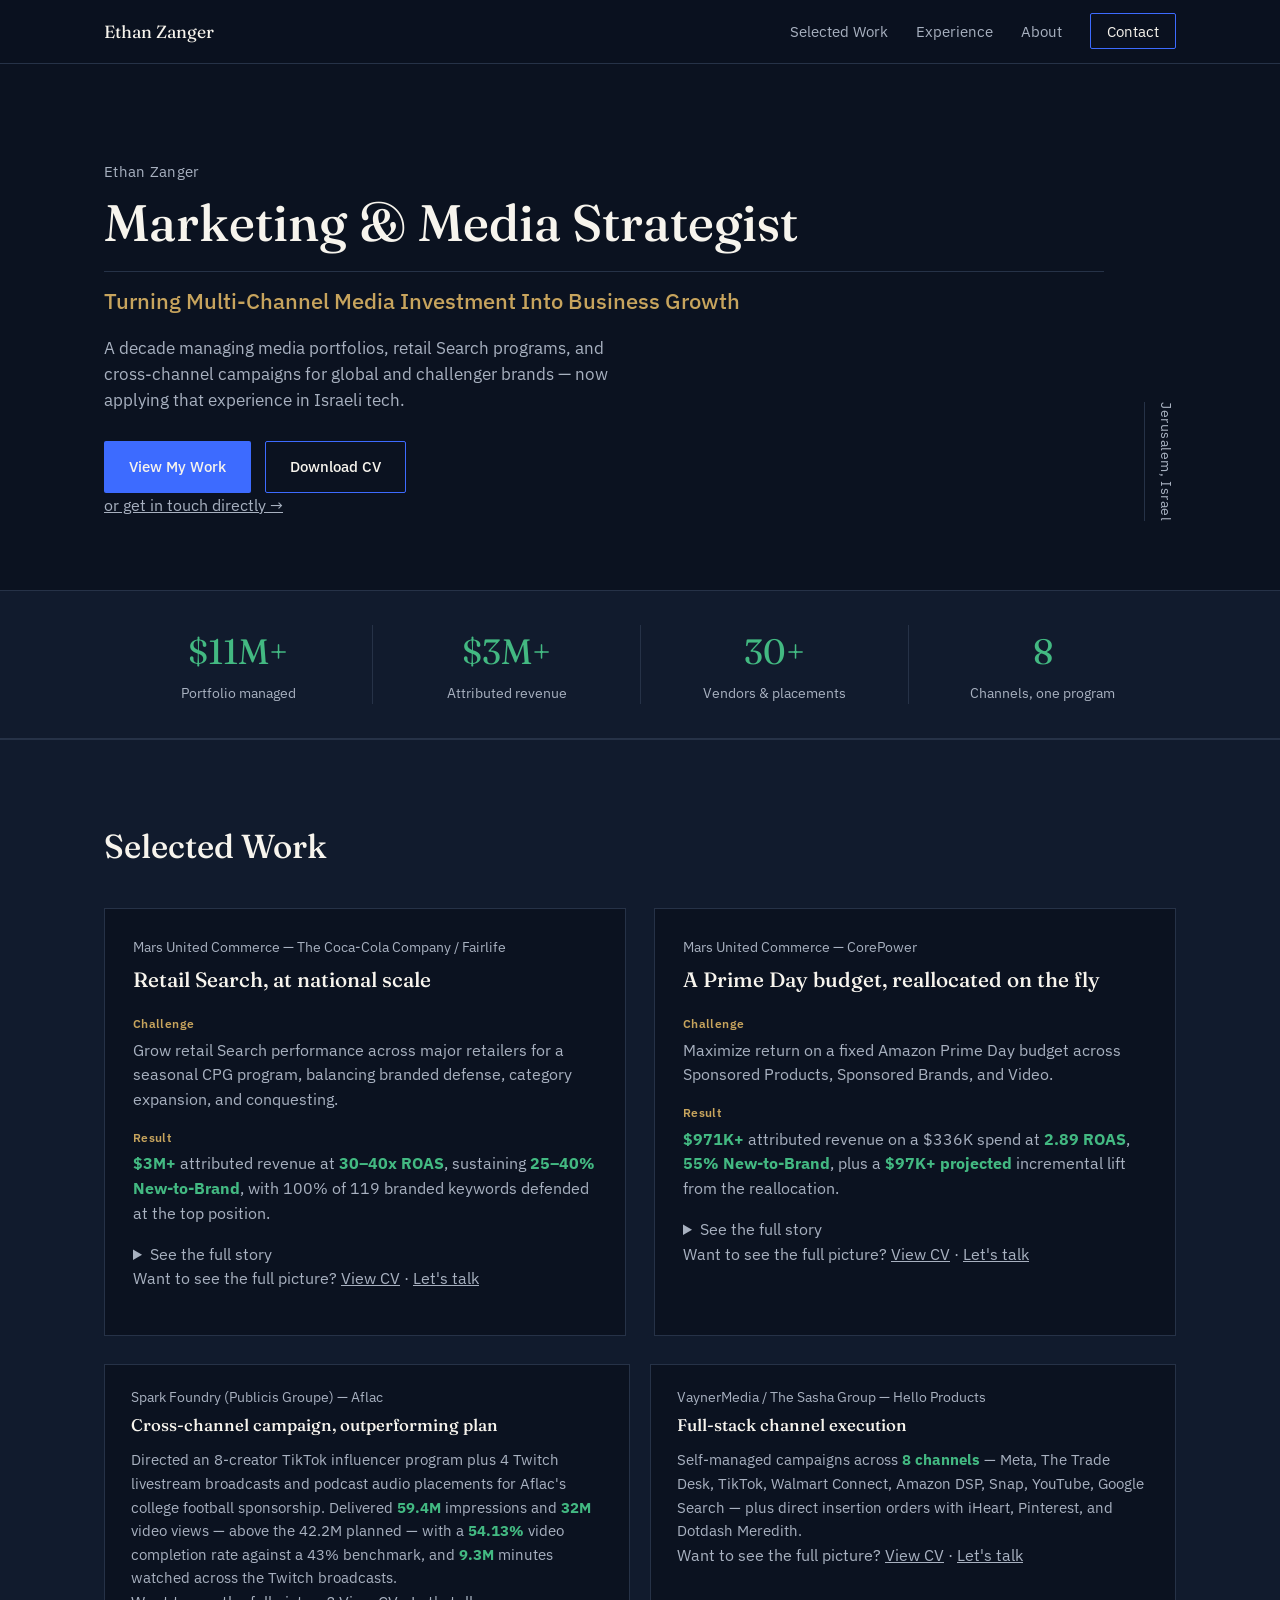
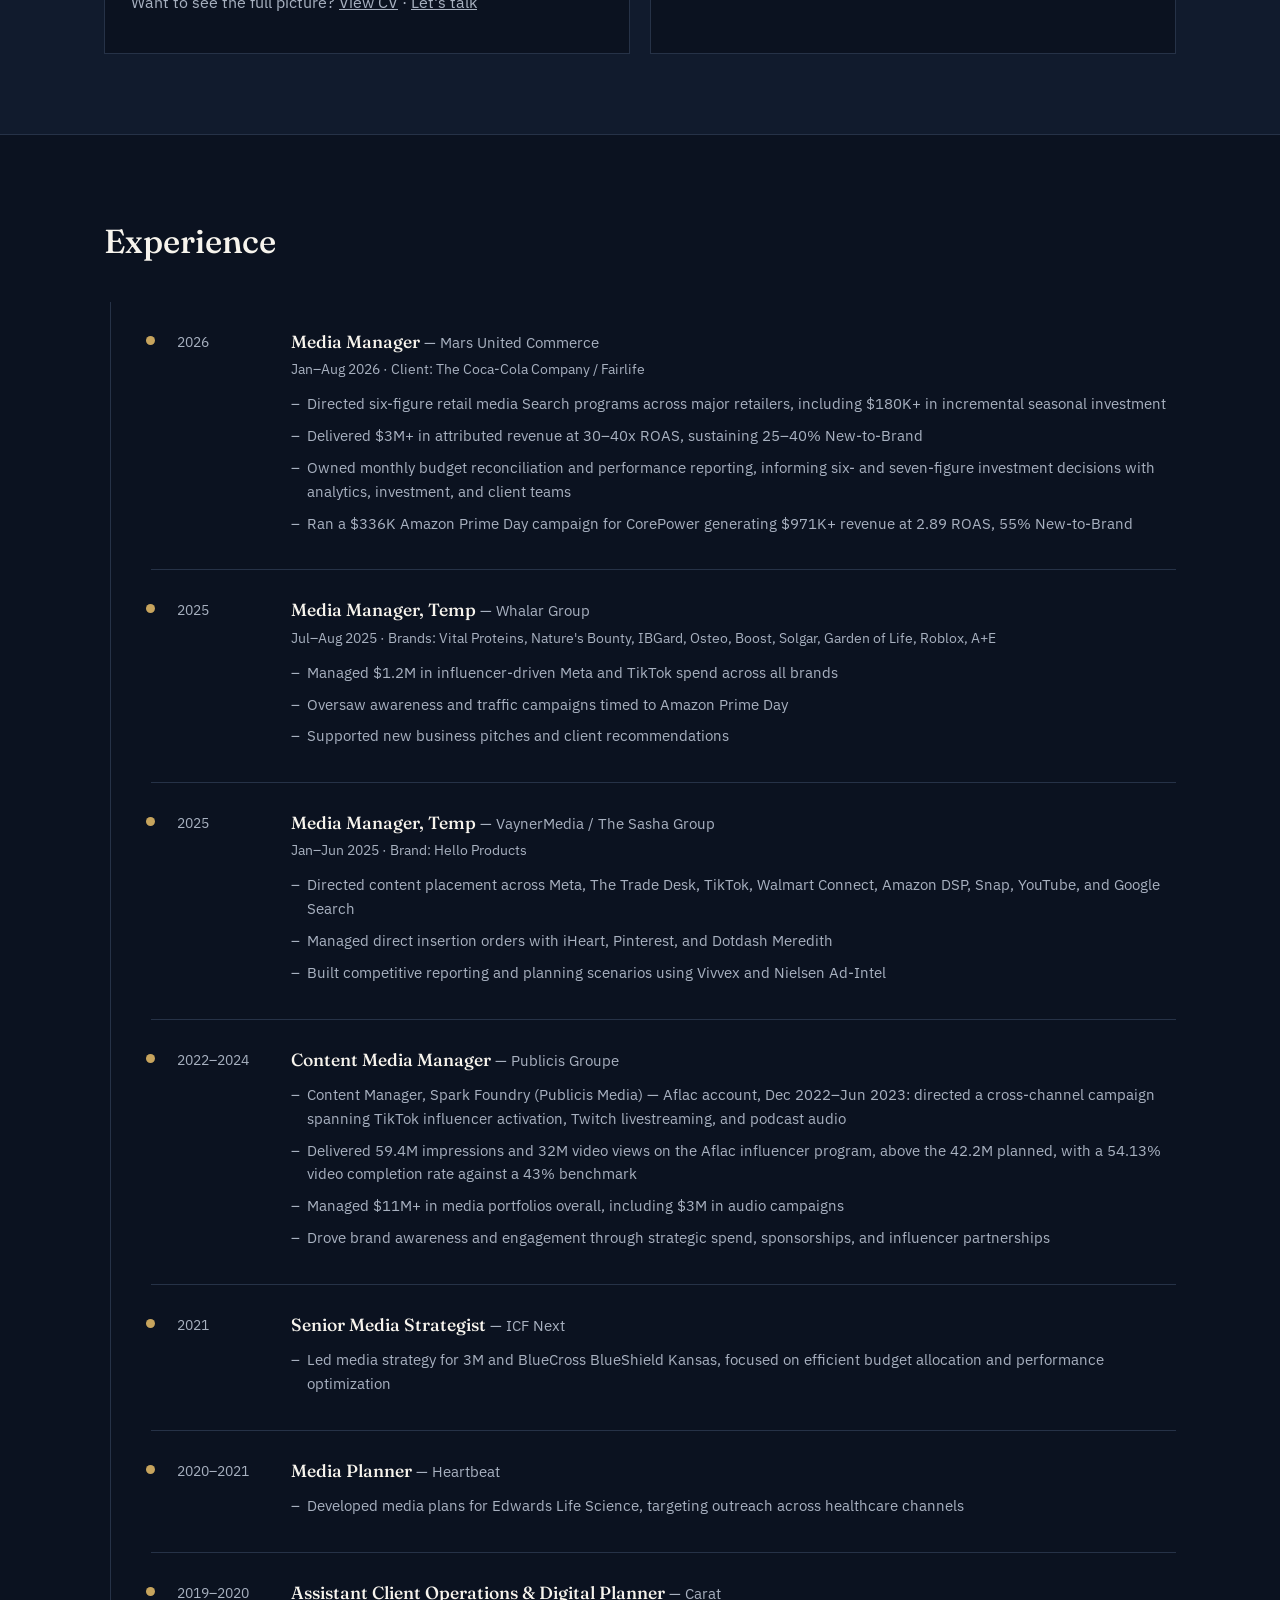
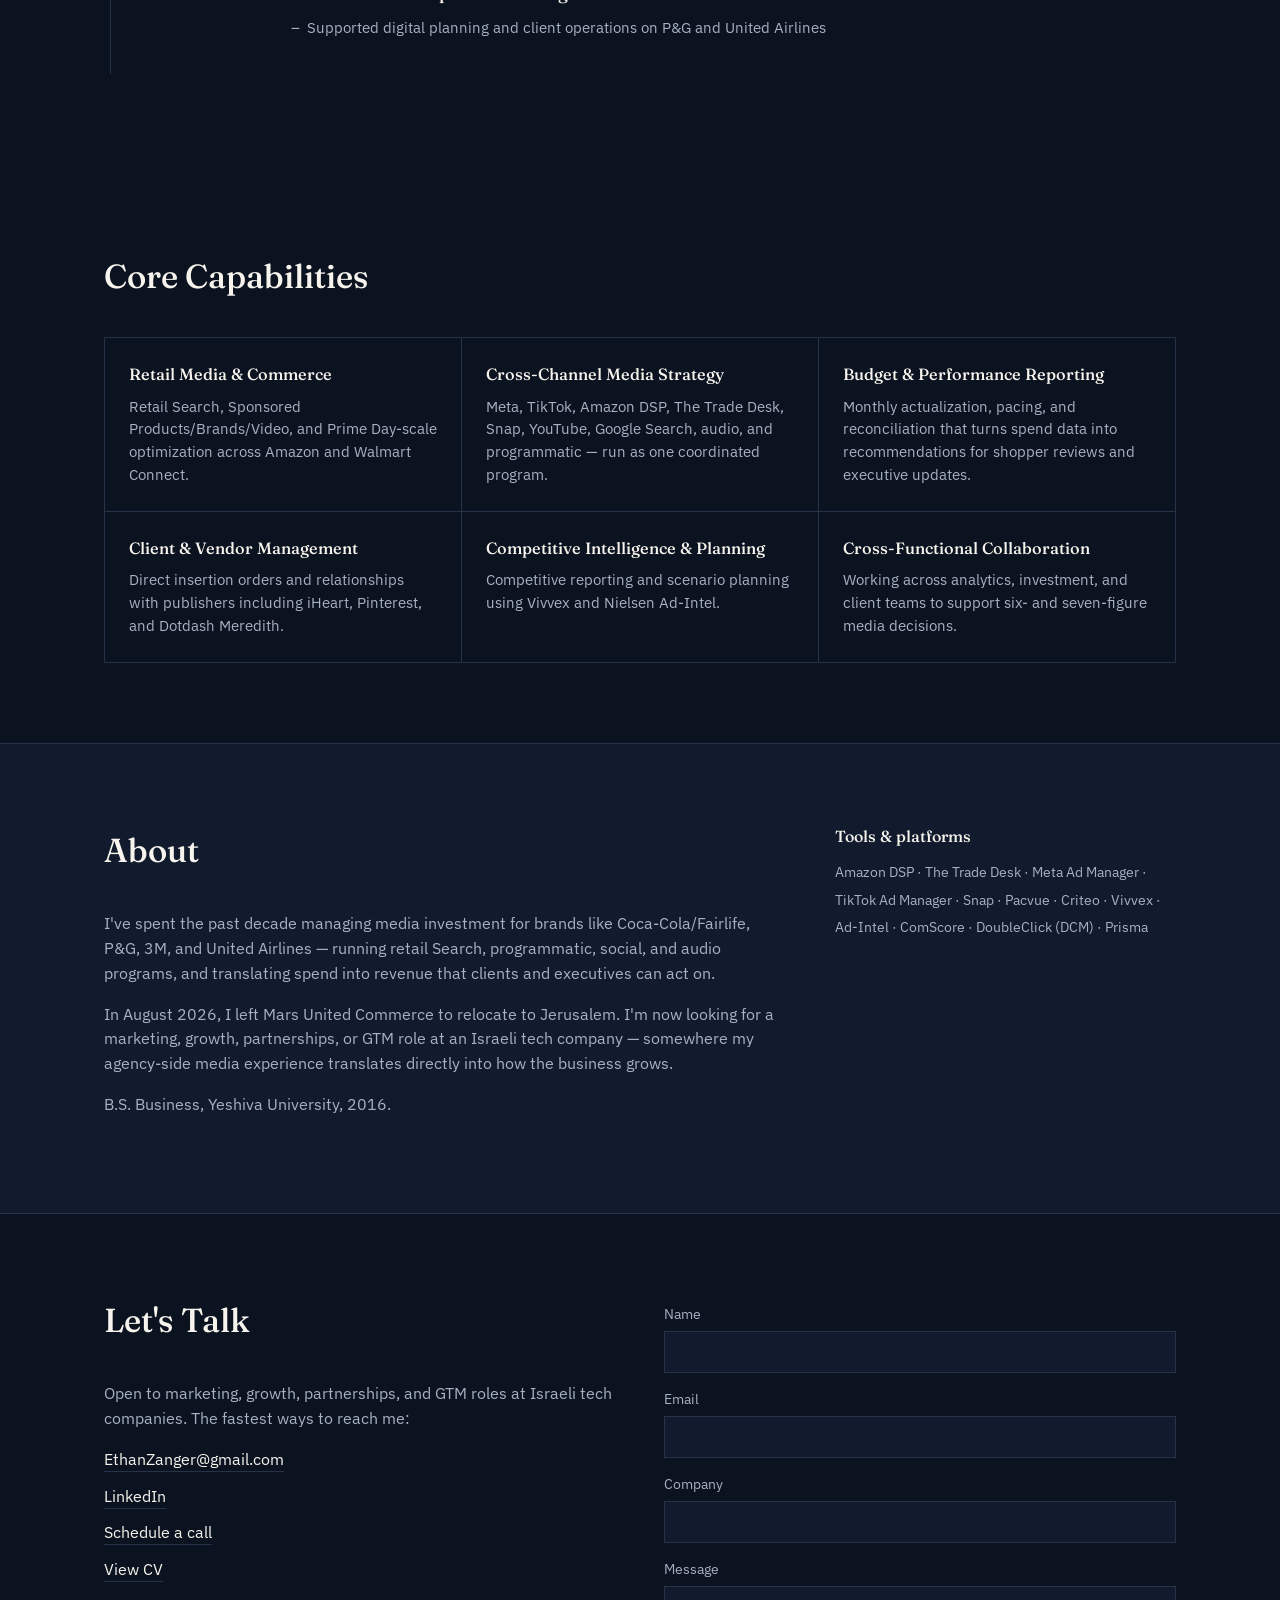
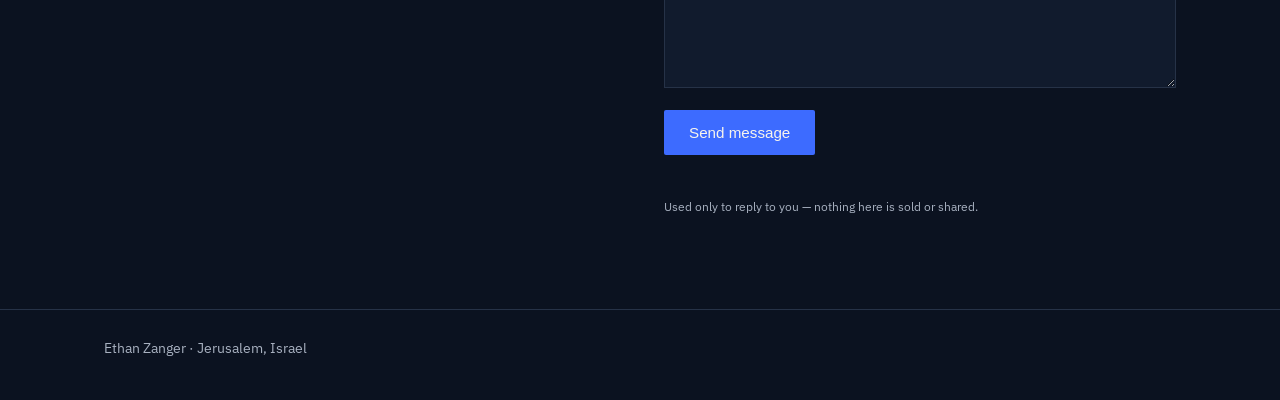
==== commit ea94a9ec: "Add data attributes to navigation and contact links Updated navigation links and buttons to include " ====
--- a/index.html
+++ b/index.html
@@ -57,10 +57,10 @@
     <nav class="site-nav" aria-label="Primary">
       <button class="nav-toggle" aria-expanded="false" aria-controls="nav-list">Menu</button>
       <ul id="nav-list">
-        <li><a href="#work">Selected Work</a></li>
-        <li><a href="#experience">Experience</a></li>
-        <li><a href="#about">About</a></li>
-        <li><a href="#contact" class="nav-cta">Contact</a></li>
+        <li><a href="#work" data-nav-destination="work" data-nav-source="header_nav">Selected Work</a></li>
+        <li><a href="#experience" data-nav-destination="experience" data-nav-source="header_nav">Experience</a></li>
+        <li><a href="#about" data-nav-destination="about" data-nav-source="header_nav">About</a></li>
+        <li><a href="#contact" class="nav-cta" data-nav-destination="contact" data-cta-type="contact" data-nav-source="header_nav">Contact</a></li>
       </ul>
     </nav>
   </div>
@@ -76,9 +76,10 @@
         <h1>Marketing &amp; Media Strategist<span class="hero-rule">Turning Multi-Channel Media Investment Into Business Growth</span></h1>
         <p class="hero-sub">A decade managing media portfolios, retail Search programs, and cross-channel campaigns for global and challenger brands — now applying that experience in Israeli tech.</p>
         <div class="hero-actions">
-          <a class="btn btn-primary" id="cta-view-cv" href="cv.html?src=hero">View CV</a>
-          <a class="btn btn-ghost" id="cta-lets-talk" href="#contact">Let's Talk</a>
-        </div>
+          <a class="btn btn-primary" href="#work" data-nav-destination="work" data-nav-source="hero_primary_cta">View My Work</a>
+          <a class="btn btn-ghost" href="cv.html?src=hero" data-nav-destination="cv_viewer" data-cta-type="cv" data-nav-source="hero_secondary_cta">Download CV</a>
+        </div>
+        <p class="hero-tertiary"><a href="#contact" data-nav-destination="contact" data-cta-type="contact" data-nav-source="hero_tertiary">or get in touch directly →</a></p>
       </div>
       <div class="hero-meta" aria-hidden="false">
         <span class="dateline">Jerusalem, Israel</span>
@@ -119,9 +120,18 @@
           <h3>Retail Search, at national scale</h3>
           <dl class="case-facts">
             <div><dt>Challenge</dt><dd>Grow retail Search performance across major retailers for a seasonal CPG program, balancing branded defense, category expansion, and conquesting.</dd></div>
-            <div><dt>Approach</dt><dd>Directed six-figure retail media Search programs, including $180K+ of incremental seasonal investment, with weekly pacing and optimization against delivery benchmarks.</dd></div>
-            <div><dt>Result</dt><dd><strong>$3M+</strong> in attributed revenue at <strong>30–40x ROAS</strong>, sustaining <strong>25–40% New-to-Brand</strong>.</dd></div>
+            <div><dt>Result</dt><dd><strong>$3M+</strong> attributed revenue at <strong>30–40x ROAS</strong>, sustaining <strong>25–40% New-to-Brand</strong>, with 100% of 119 branded keywords defended at the top position.</dd></div>
           </dl>
+          <details class="case-expand">
+            <summary>See the full story</summary>
+            <dl class="case-facts">
+              <div><dt>My Role</dt><dd>Owned retail media Search strategy and monthly budget reconciliation for the Fairlife account.</dd></div>
+              <div><dt>The Move</dt><dd>Directed six-figure Search programs including $180K+ of incremental seasonal investment, ran weekly pacing and optimization against benchmarks, and caught an $11K reporting discrepancy between Amazon and Pacvue before it reached the client.</dd></div>
+              <div><dt>Why It Mattered</dt><dd>Brand-term visibility protects category share against zero competitors currently holding Fairlife's branded top spot — losing that position means paying to win back demand already earned.</dd></div>
+              <div><dt>What I Learned</dt><dd>Catching a reporting discrepancy before a client review builds more long-term trust than any single optimization win.</dd></div>
+            </dl>
+          </details>
+          <p class="case-cta">Want to see the full picture? <a href="cv.html?src=case_study" data-nav-destination="cv_viewer" data-cta-type="cv" data-nav-source="case_study_cta">View CV</a> · <a href="#contact" data-nav-destination="contact" data-cta-type="contact" data-nav-source="case_study_cta">Let's talk</a></p>
         </article>
 
         <article class="case-card case-featured" data-case="corepower">
@@ -129,9 +139,18 @@
           <h3>A Prime Day budget, reallocated on the fly</h3>
           <dl class="case-facts">
             <div><dt>Challenge</dt><dd>Maximize return on a fixed Amazon Prime Day budget across Sponsored Products, Sponsored Brands, and Video.</dd></div>
-            <div><dt>Approach</dt><dd>Ran daily optimization across all three placement types, identified Top of Search as the highest-performing segment, and built a budget reallocation strategy around it.</dd></div>
-            <div><dt>Result</dt><dd><strong>$971K+</strong> attributed revenue on a $336K spend at <strong>2.89 ROAS</strong>, <strong>55% New-to-Brand</strong>, plus a <strong>$97K+ projected</strong> incremental lift from the reallocation plan.</dd></div>
+            <div><dt>Result</dt><dd><strong>$971K+</strong> attributed revenue on a $336K spend at <strong>2.89 ROAS</strong>, <strong>55% New-to-Brand</strong>, plus a <strong>$97K+ projected</strong> incremental lift from the reallocation.</dd></div>
           </dl>
+          <details class="case-expand">
+            <summary>See the full story</summary>
+            <dl class="case-facts">
+              <div><dt>My Role</dt><dd>Owned daily optimization across all three placement types for the CorePower account.</dd></div>
+              <div><dt>The Move</dt><dd>Ran daily bid and placement optimization through the event, identified Top of Search as the highest-performing segment, and built a budget reallocation plan around it mid-flight.</dd></div>
+              <div><dt>Why It Mattered</dt><dd>Prime Day is a fixed, unrepeatable window — reallocating based on real-time signal instead of the original plan is what turned a good result into a record one.</dd></div>
+              <div><dt>What I Learned</dt><dd>The highest-performing placement isn't always the one with the biggest starting budget — worth checking daily, not just in the post-mortem.</dd></div>
+            </dl>
+          </details>
+          <p class="case-cta">Want to see the full picture? <a href="cv.html?src=case_study" data-nav-destination="cv_viewer" data-cta-type="cv" data-nav-source="case_study_cta">View CV</a> · <a href="#contact" data-nav-destination="contact" data-cta-type="contact" data-nav-source="case_study_cta">Let's talk</a></p>
         </article>
       </div>
 
@@ -140,12 +159,14 @@
           <p class="case-eyebrow">Spark Foundry (Publicis Groupe) — Aflac</p>
           <h3>Cross-channel campaign, outperforming plan</h3>
           <p class="case-compact-body">Directed an 8-creator TikTok influencer program plus 4 Twitch livestream broadcasts and podcast audio placements for Aflac's college football sponsorship. Delivered <strong>59.4M</strong> impressions and <strong>32M</strong> video views — above the 42.2M planned — with a <strong>54.13%</strong> video completion rate against a 43% benchmark, and <strong>9.3M</strong> minutes watched across the Twitch broadcasts.</p>
+          <p class="case-cta">Want to see the full picture? <a href="cv.html?src=case_study" data-nav-destination="cv_viewer" data-cta-type="cv" data-nav-source="case_study_cta">View CV</a> · <a href="#contact" data-nav-destination="contact" data-cta-type="contact" data-nav-source="case_study_cta">Let's talk</a></p>
         </article>
 
         <article class="case-card case-compact" data-case="hello-products">
           <p class="case-eyebrow">VaynerMedia / The Sasha Group — Hello Products</p>
           <h3>Full-stack channel execution</h3>
           <p class="case-compact-body">Self-managed campaigns across <strong>8 channels</strong> — Meta, The Trade Desk, TikTok, Walmart Connect, Amazon DSP, Snap, YouTube, Google Search — plus direct insertion orders with iHeart, Pinterest, and Dotdash Meredith.</p>
+          <p class="case-cta">Want to see the full picture? <a href="cv.html?src=case_study" data-nav-destination="cv_viewer" data-cta-type="cv" data-nav-source="case_study_cta">View CV</a> · <a href="#contact" data-nav-destination="contact" data-cta-type="contact" data-nav-source="case_study_cta">Let's talk</a></p>
         </article>
       </div>
     </div>
@@ -303,7 +324,7 @@
           <li><a id="cta-email" href="mailto:EthanZanger@gmail.com">EthanZanger@gmail.com</a></li>
           <li><a id="cta-linkedin" href="https://www.linkedin.com/in/INSERT-LINKEDIN-HANDLE" target="_blank" rel="noopener">LinkedIn</a></li>
           <li><a id="cta-schedule" href="https://calendly.com/INSERT-YOUR-HANDLE" target="_blank" rel="noopener">Schedule a call</a></li>
-          <li><a id="cta-view-cv-2" href="cv.html?src=contact">View CV</a></li>
+          <li><a id="cta-view-cv-2" href="cv.html?src=contact" data-nav-destination="cv_viewer" data-cta-type="cv" data-nav-source="contact_section">View CV</a></li>
         </ul>
       </div>
       <form id="contact-form" class="contact-form" action="https://formspree.io/f/INSERT-FORM-ID" method="POST">
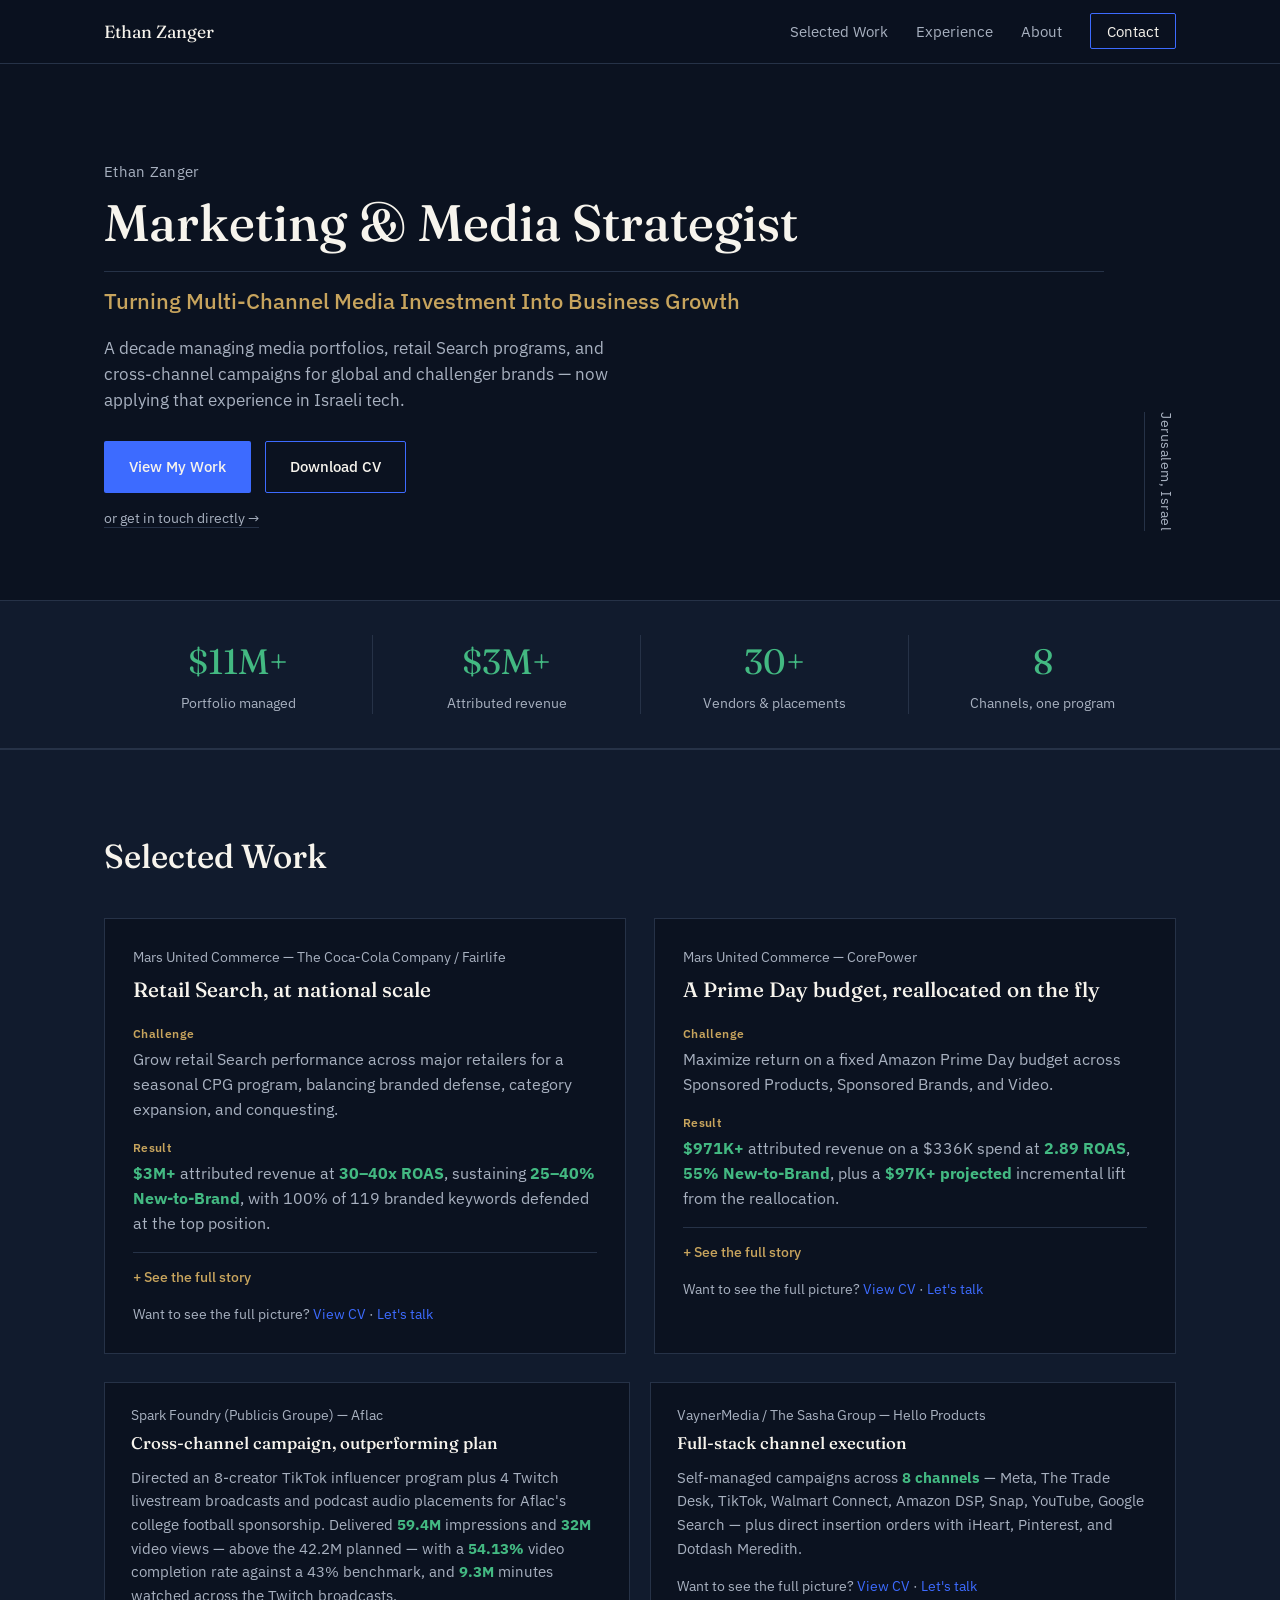
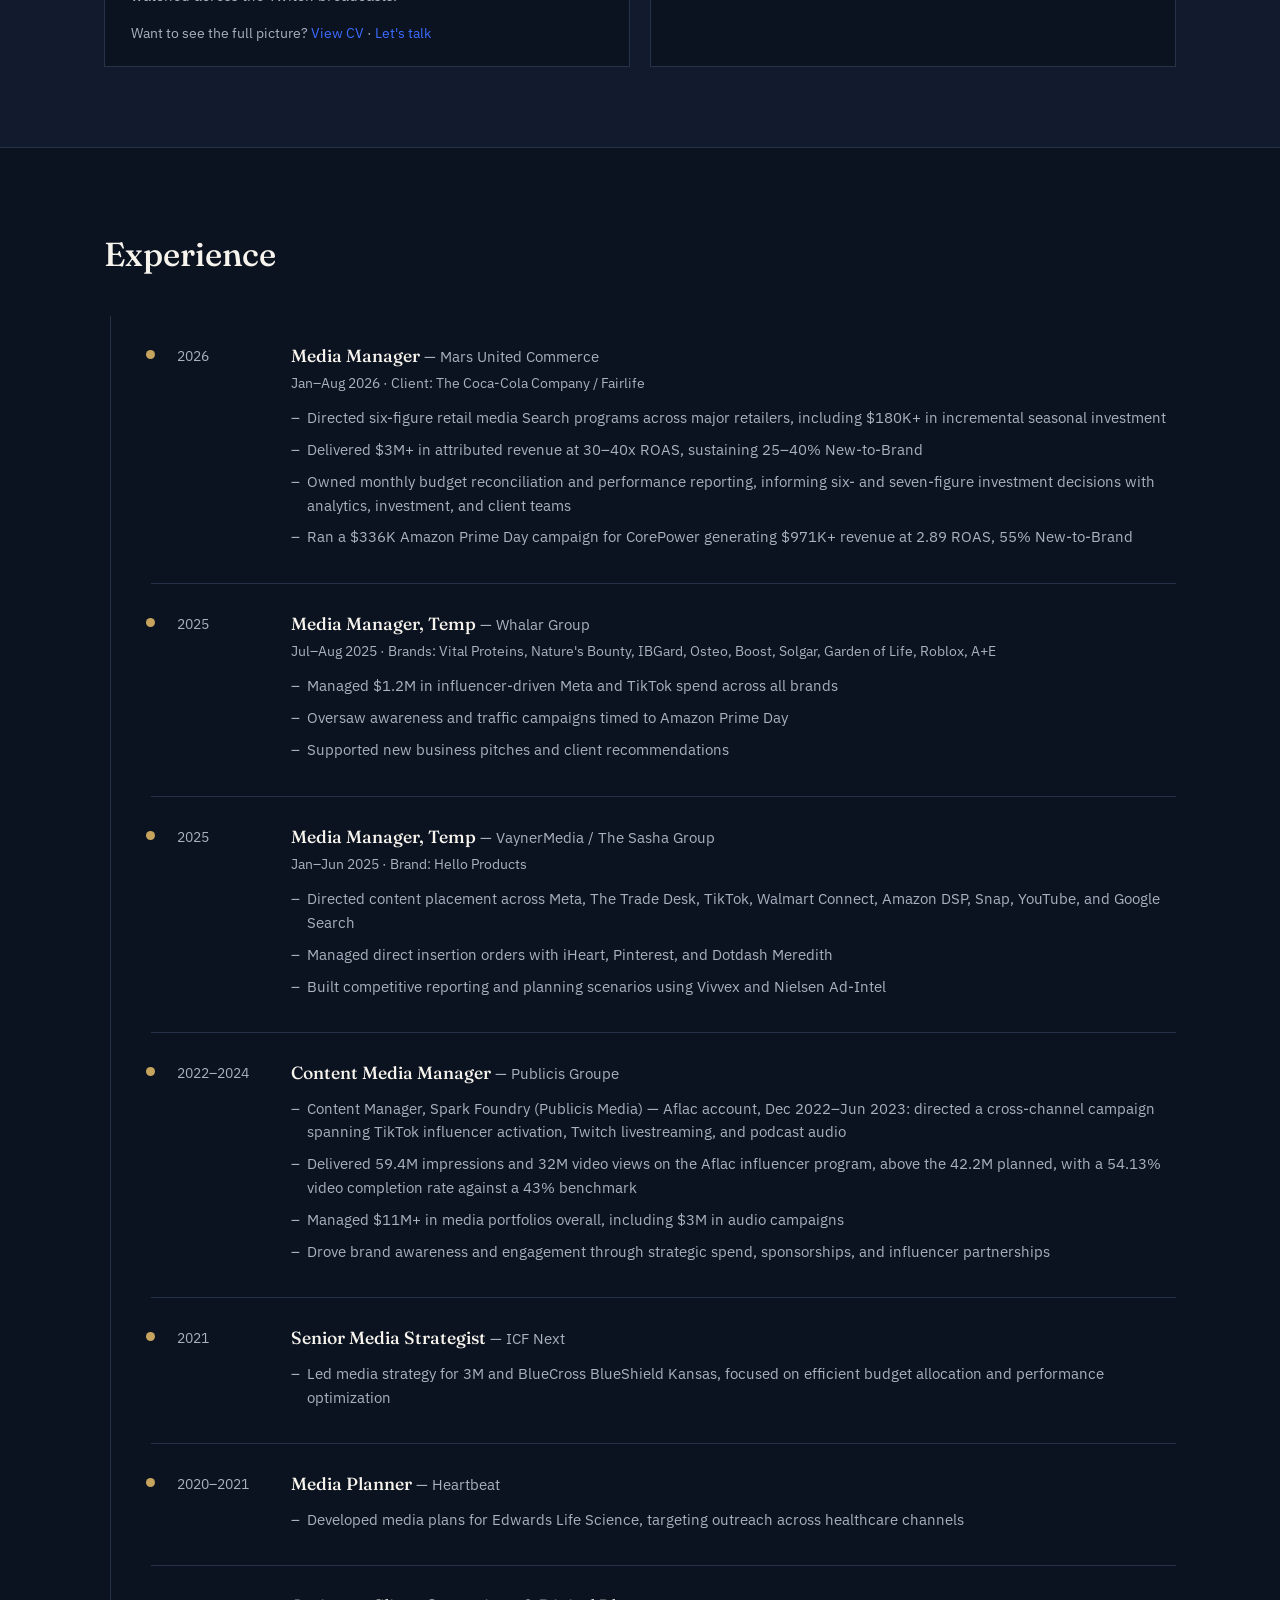
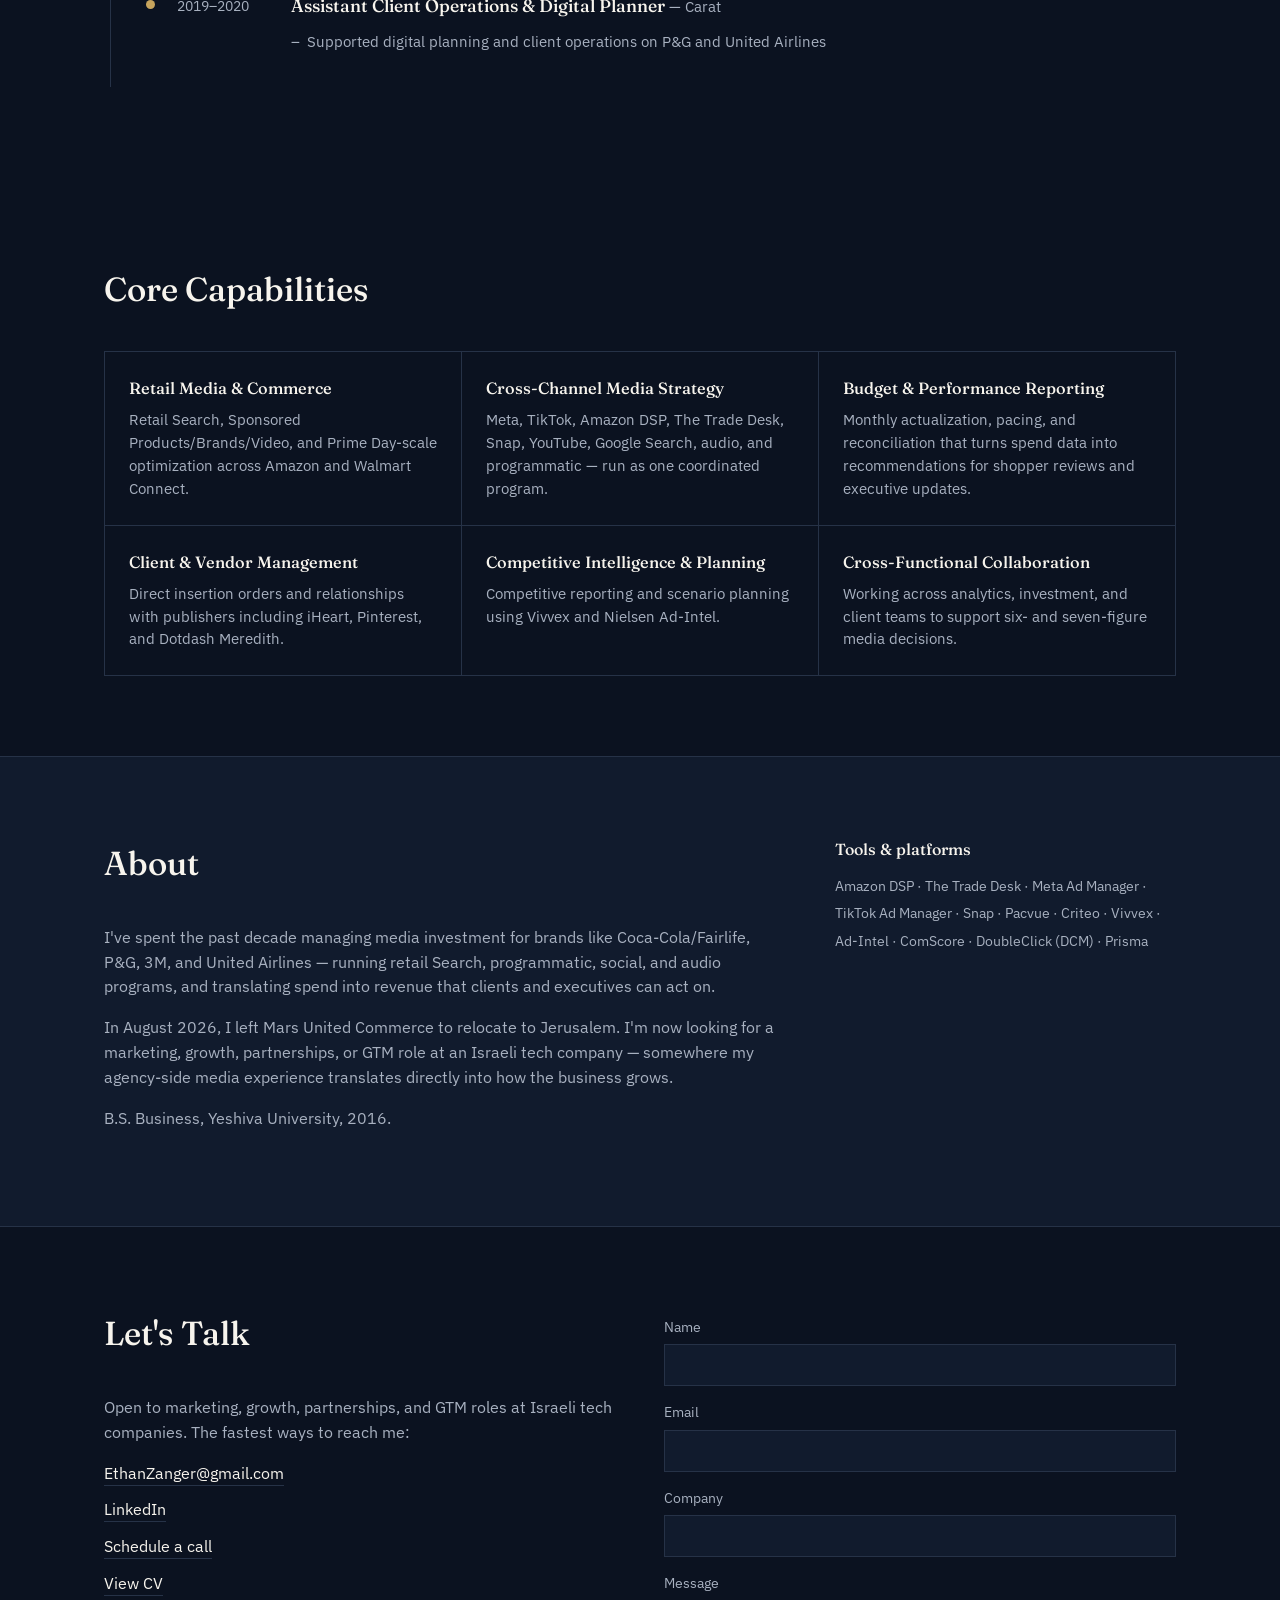
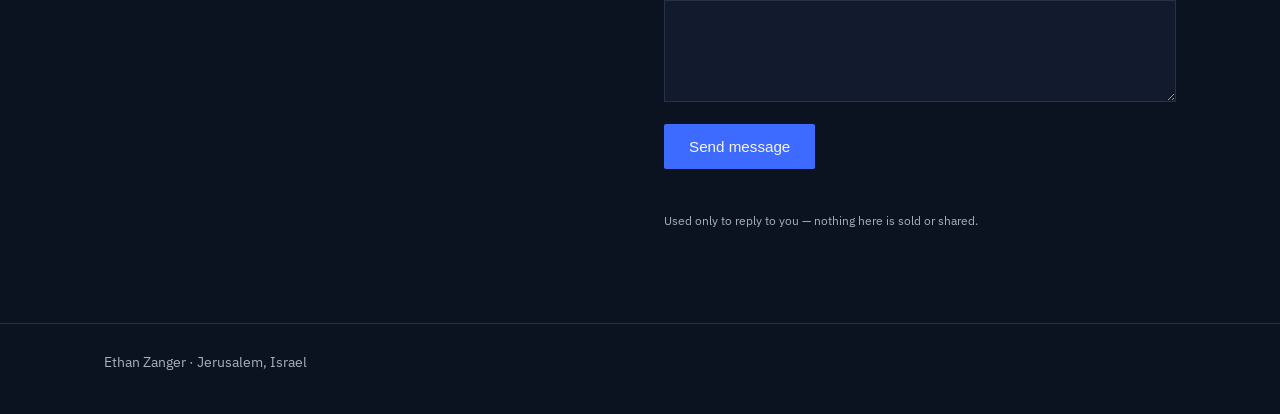
==== commit 9fac5e1c: "Update Open Graph and Twitter image URLs" ====
--- a/index.html
+++ b/index.html
@@ -12,14 +12,14 @@
 <meta property="og:title" content="Ethan Zanger — Marketing & Media Strategist">
 <meta property="og:description" content="Turning multi-channel media investment into business growth. $11M+ portfolios, $3M+ attributed revenue, now building in Israeli tech.">
 <meta property="og:url" content="https://ethanzanger.com/">
-<meta property="og:image" content="https://ethanzanger.com/assets/og-image.png">
+<meta property="og:image" content="https://ethanzanger.com/og-image.png">
 <meta property="og:locale" content="en_US">
 
 <!-- Twitter -->
 <meta name="twitter:card" content="summary_large_image">
 <meta name="twitter:title" content="Ethan Zanger — Marketing & Media Strategist">
 <meta name="twitter:description" content="Turning multi-channel media investment into business growth. $11M+ portfolios, $3M+ attributed revenue, now building in Israeli tech.">
-<meta name="twitter:image" content="https://ethanzanger.com/assets/og-image.png">
+<meta name="twitter:image" content="https://ethanzanger.com/og-image.png">
 
 <link rel="preconnect" href="https://fonts.googleapis.com">
 <link rel="preconnect" href="https://fonts.gstatic.com" crossorigin>
@@ -43,7 +43,8 @@
     "@type": "CollegeOrUniversity",
     "name": "Yeshiva University"
   },
-  "knowsAbout": ["Retail Media", "Performance Marketing", "Media Strategy", "Programmatic Advertising", "Search Marketing"]
+  "knowsAbout": ["Retail Media", "Performance Marketing", "Media Strategy", "Programmatic Advertising", "Search Marketing"],
+  "sameAs": ["https://www.linkedin.com/in/ethanzanger/"]
 }
 </script>
 </head>
@@ -323,11 +324,12 @@
         <ul class="contact-links">
           <li><a id="cta-email" href="mailto:EthanZanger@gmail.com">EthanZanger@gmail.com</a></li>
           <li><a id="cta-linkedin" href="https://www.linkedin.com/in/INSERT-LINKEDIN-HANDLE" target="_blank" rel="noopener">LinkedIn</a></li>
-          <li><a id="cta-schedule" href="https://calendly.com/INSERT-YOUR-HANDLE" target="_blank" rel="noopener">Schedule a call</a></li>
+          <li><a id="cta-schedule" href="https://calendly.com/ethanzanger/callwithez?month=2024-08" target="_blank" rel="noopener">Schedule a call</a></li>
           <li><a id="cta-view-cv-2" href="cv.html?src=contact" data-nav-destination="cv_viewer" data-cta-type="cv" data-nav-source="contact_section">View CV</a></li>
         </ul>
       </div>
       <form id="contact-form" class="contact-form" action="https://formspree.io/f/INSERT-FORM-ID" method="POST">
+        <input type="text" id="hp-field" name="_gotcha" tabindex="-1" autocomplete="off" style="position:absolute; left:-9999px; width:1px; height:1px; opacity:0;" aria-hidden="true">
         <label for="name">Name</label>
         <input type="text" id="name" name="name" required>
         <label for="email">Email</label>
@@ -352,5 +354,23 @@
 </footer>
 
 <script src="script.js"></script>
+<!-- LinkedIn Insight Tag -->
+<script type="text/javascript">
+_linkedin_partner_id = "11020313";
+window._linkedin_data_partner_ids = window._linkedin_data_partner_ids || [];
+window._linkedin_data_partner_ids.push(_linkedin_partner_id);
+</script><script type="text/javascript">
+(function(l) {
+if (!l){window.lintrk = function(a,b){window.lintrk.q.push([a,b])};
+window.lintrk.q=[]}
+var s = document.getElementsByTagName("script")[0];
+var b = document.createElement("script");
+b.type = "text/javascript";b.async = true;
+b.src = "https://snap.licdn.com/li.lms-analytics/insight.min.js";
+s.parentNode.insertBefore(b, s);})(window.lintrk);
+</script>
+<noscript>
+<img height="1" width="1" style="display:none;" alt="" src="https://px.ads.linkedin.com/collect/?pid=11020313&fmt=gif" />
+</noscript>
 </body>
 </html>
--- a/styles.css
+++ b/styles.css
@@ -158,6 +158,21 @@
 .case-facts dd{margin:0 0 16px; color:var(--body);}
 .case-facts dd strong{color:var(--performance);}
 .case-facts div:last-child dd{margin-bottom:0;}
+.case-expand{margin-top:6px; border-top:1px solid var(--border); padding-top:14px;}
+.case-expand summary{
+  cursor:pointer; font-size:0.85rem; color:var(--signature); font-weight:500;
+  list-style:none;
+}
+.case-expand summary::-webkit-details-marker{display:none;}
+.case-expand summary::before{content:"+ "; }
+.case-expand[open] summary::before{content:"– ";}
+.case-expand .case-facts{margin-top:14px;}
+.case-cta{font-size:0.85rem; color:var(--body); margin-top:16px; margin-bottom:0;}
+.case-cta a{color:var(--cta); text-decoration:none; border-bottom:1px solid transparent;}
+.case-cta a:hover{color:var(--cta-hover); border-color:var(--cta-hover);}
+.hero-tertiary{margin-top:14px; font-size:0.9rem;}
+.hero-tertiary a{color:var(--body); text-decoration:none; border-bottom:1px solid var(--border);}
+.hero-tertiary a:hover{color:var(--cta-hover); border-color:var(--cta-hover);}
 
 .case-compact-grid{display:grid; grid-template-columns:1fr 1fr; gap:20px;}
 .case-compact{padding:22px 26px;}
@@ -251,6 +266,14 @@
 .cv-frame-wrap{border:1px solid var(--border); background:var(--card); border-radius:2px; overflow:hidden;}
 .cv-frame-wrap iframe{width:100%; height:80vh; border:0; display:block; background:var(--card); color:var(--body);}
 .cv-fallback-note{font-size:0.82rem; color:var(--body); margin-top:12px;}
+.cv-nudge{
+  font-size:0.9rem; color:var(--body); margin-top:20px; padding-top:16px;
+  border-top:1px solid var(--border);
+  animation:cv-nudge-fade 0.6s ease-in;
+}
+.cv-nudge a{color:var(--signature); text-decoration:none; border-bottom:1px solid transparent;}
+.cv-nudge a:hover{border-color:var(--signature);}
+@keyframes cv-nudge-fade{from{opacity:0;} to{opacity:1;}}
 @media (max-width:720px){
   .cv-frame-wrap iframe{height:60vh;}
 }
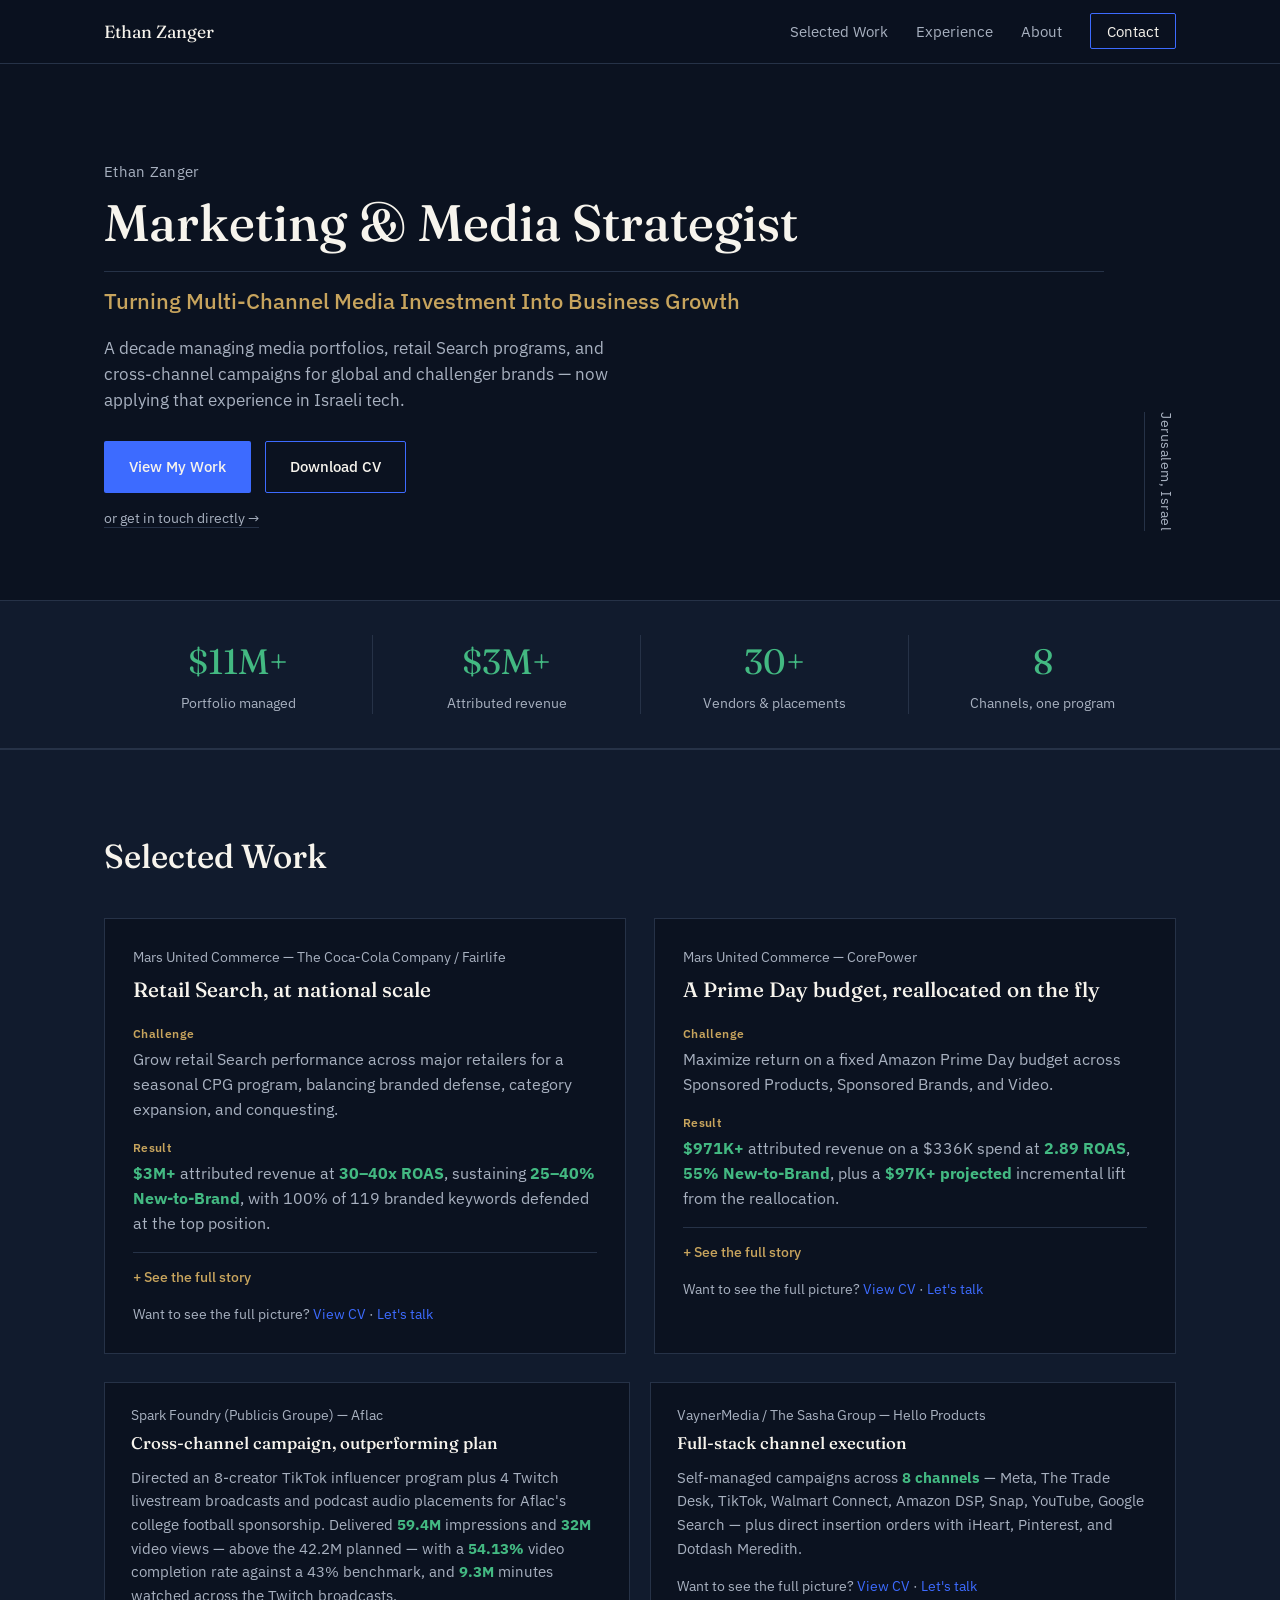
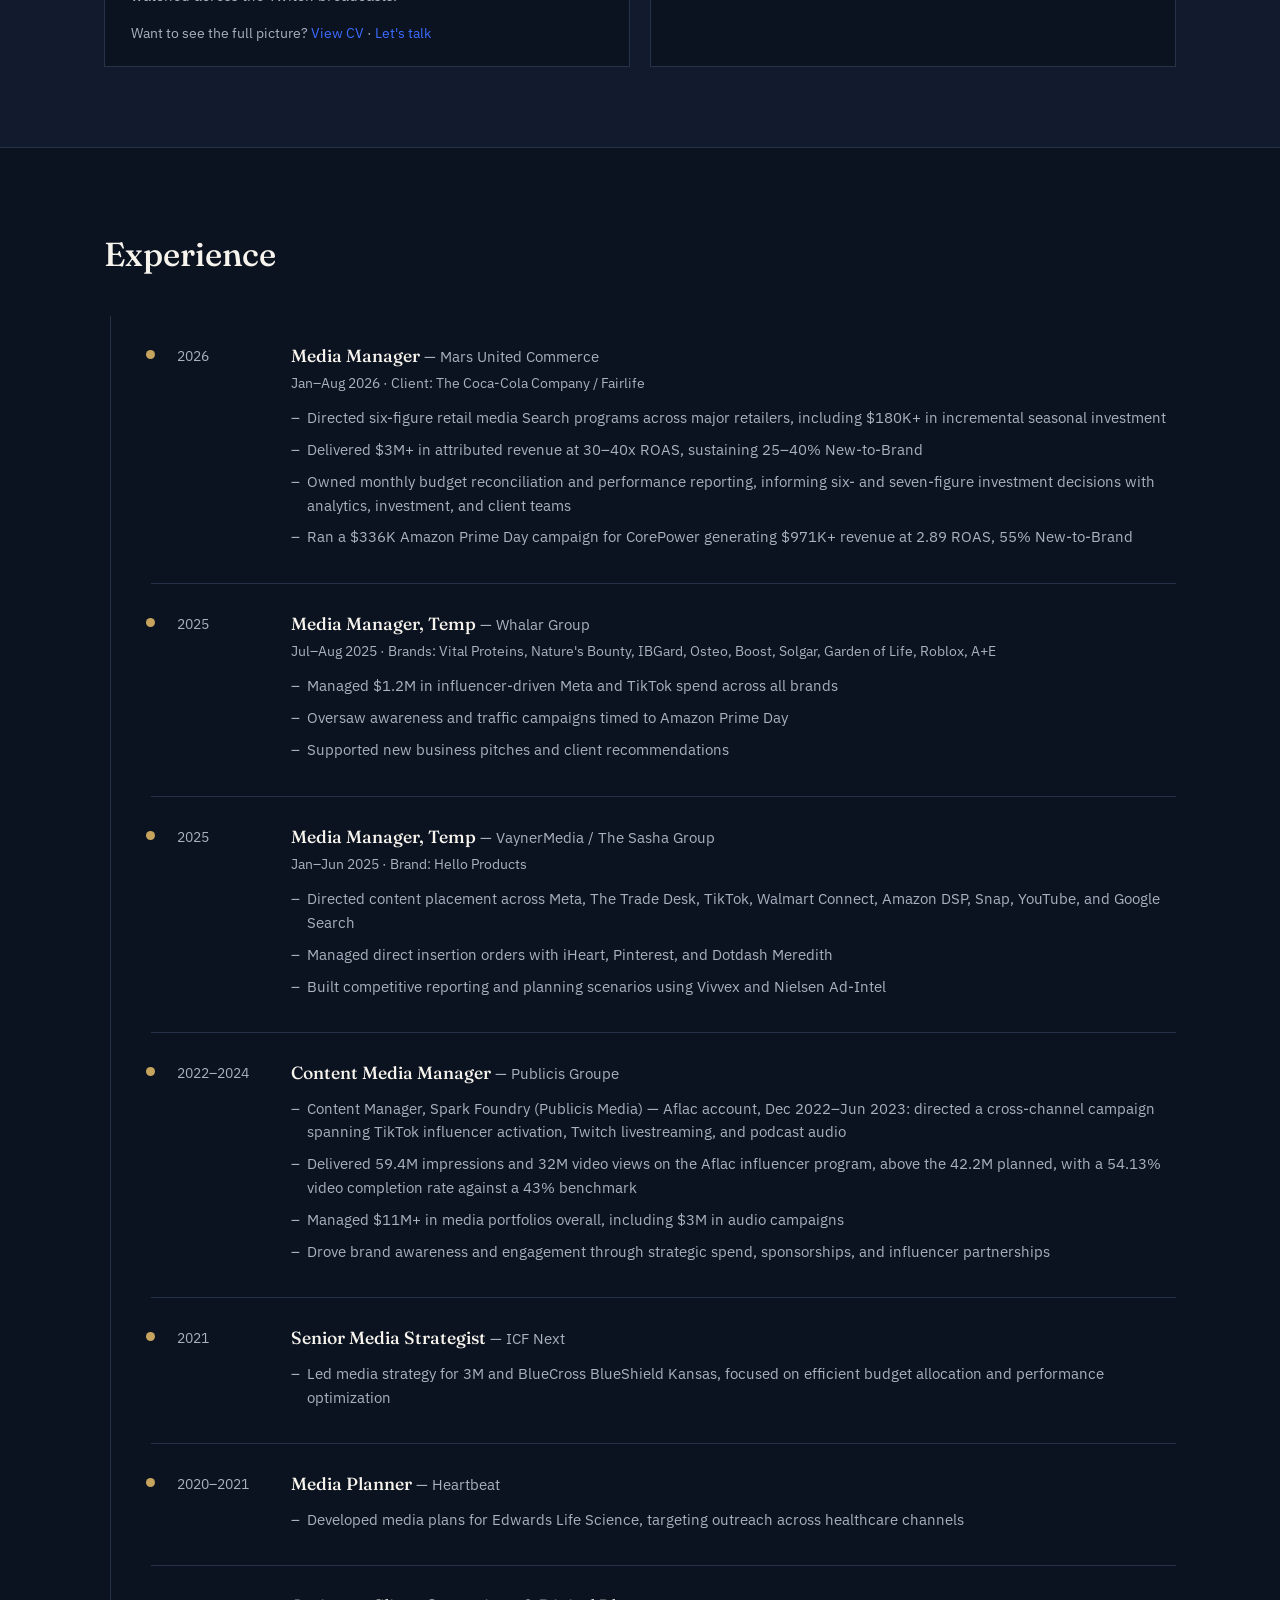
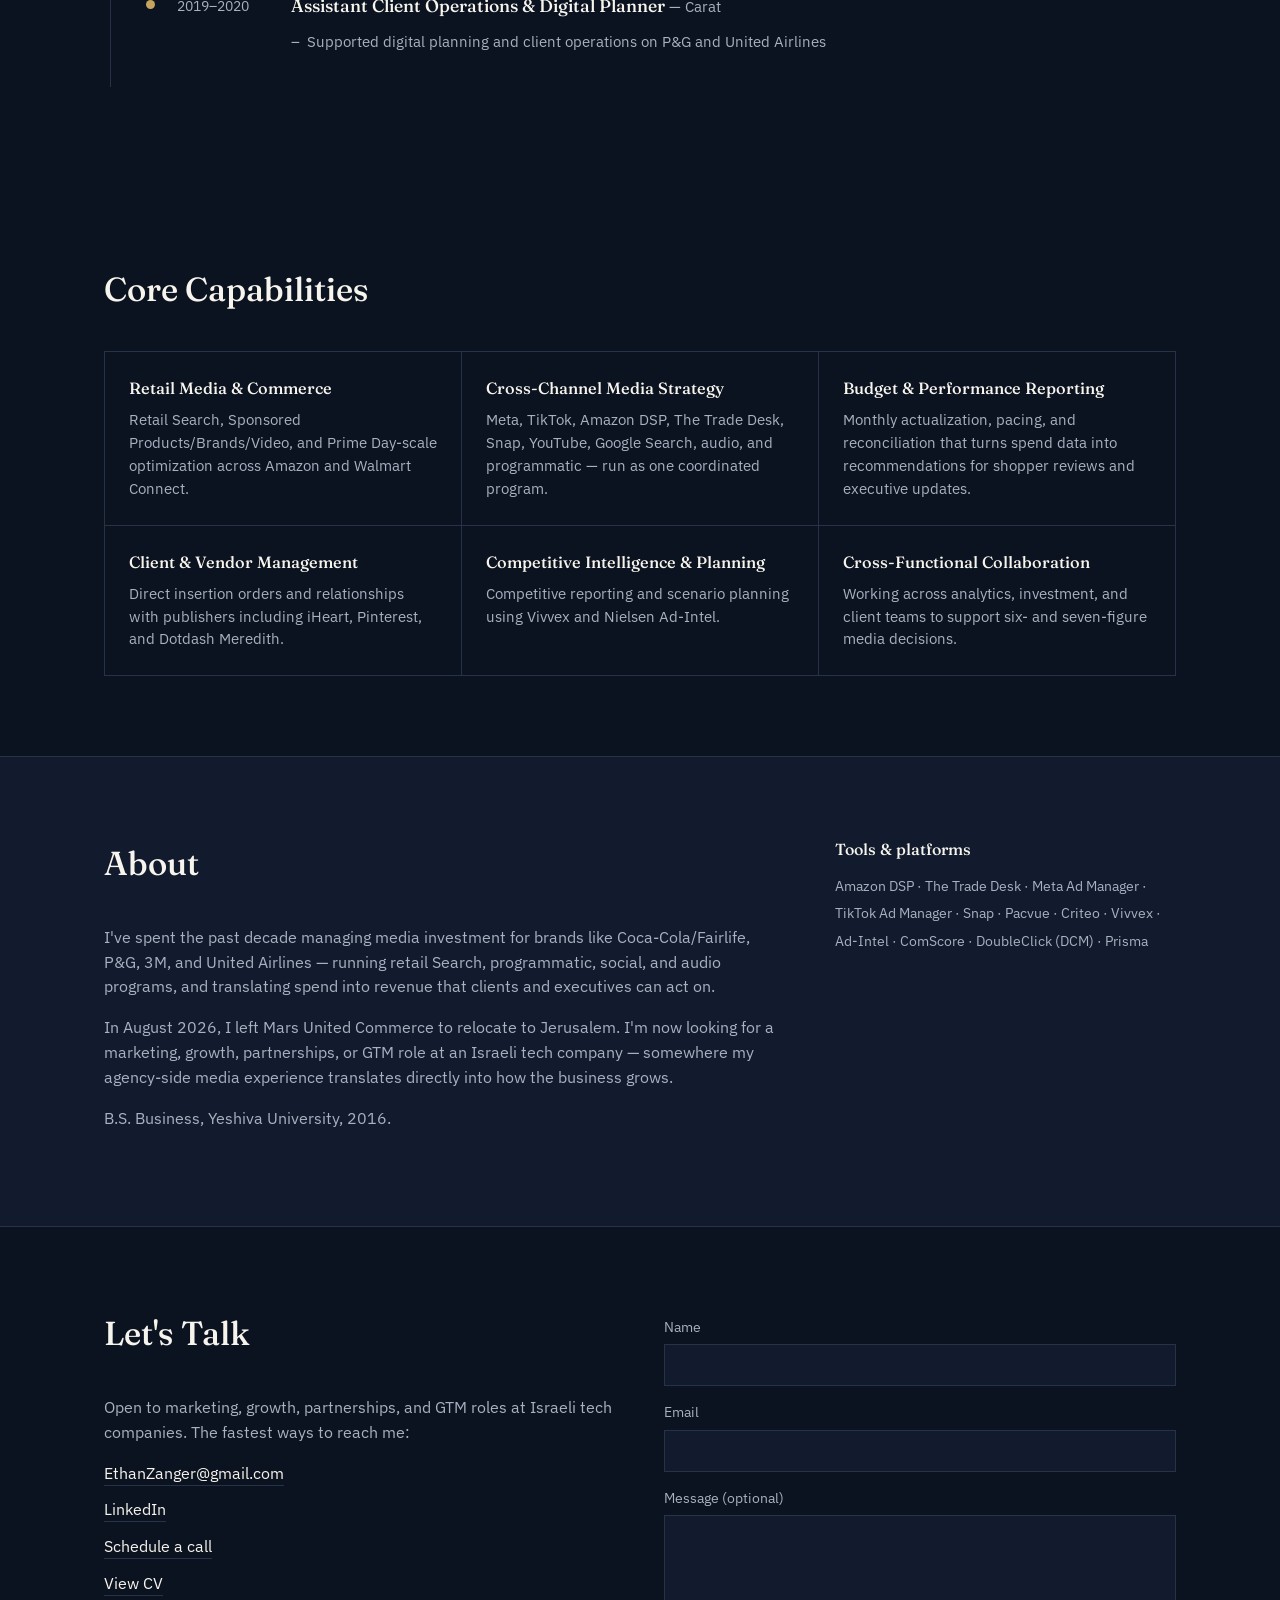
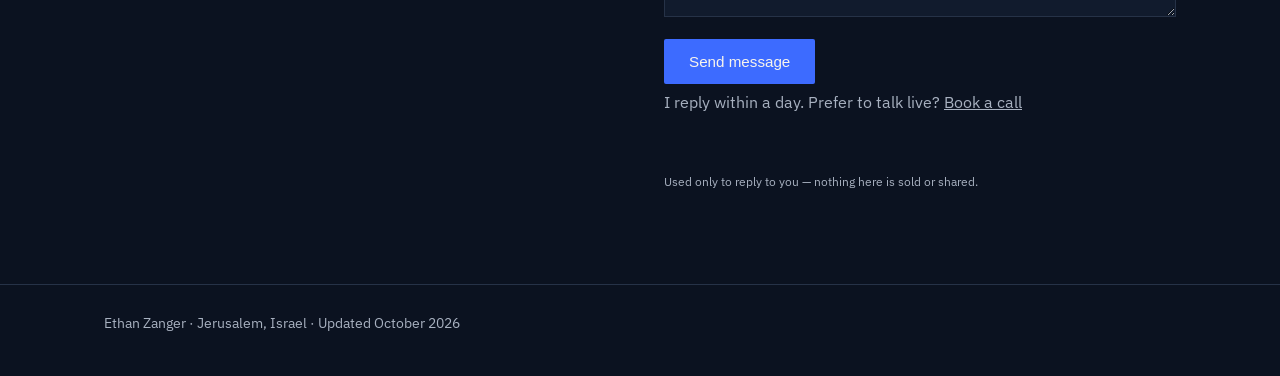
==== commit e8addbd3: "Update contact details and favicon links Updated contact information and added favicon links. Made m" ====
--- a/index.html
+++ b/index.html
@@ -25,6 +25,10 @@
 <link rel="preconnect" href="https://fonts.gstatic.com" crossorigin>
 <link href="https://fonts.googleapis.com/css2?family=Fraunces:opsz,wght@9..144,400;9..144,500;9..144,600&family=IBM+Plex+Sans:wght@400;500;600&display=swap" rel="stylesheet">
 
+<link rel="icon" href="/favicon.ico" sizes="any">
+<link rel="icon" type="image/png" href="/favicon-32x32.png" sizes="32x32">
+<link rel="icon" type="image/png" href="/favicon-16x16.png" sizes="16x16">
+<link rel="apple-touch-icon" href="/apple-touch-icon.png">
 <link rel="stylesheet" href="styles.css">
 
 <script type="application/ld+json">
@@ -323,8 +327,8 @@
         <p>Open to marketing, growth, partnerships, and GTM roles at Israeli tech companies. The fastest ways to reach me:</p>
         <ul class="contact-links">
           <li><a id="cta-email" href="mailto:EthanZanger@gmail.com">EthanZanger@gmail.com</a></li>
-          <li><a id="cta-linkedin" href="https://www.linkedin.com/in/INSERT-LINKEDIN-HANDLE" target="_blank" rel="noopener">LinkedIn</a></li>
-          <li><a id="cta-schedule" href="https://calendly.com/ethanzanger/callwithez?month=2024-08" target="_blank" rel="noopener">Schedule a call</a></li>
+          <li><a id="cta-linkedin" href="https://www.linkedin.com/in/ethanzanger/" target="_blank" rel="noopener">LinkedIn</a></li>
+          <li><a id="cta-schedule" href="https://calendly.com/ethanzanger/callwithez" target="_blank" rel="noopener">Schedule a call</a></li>
           <li><a id="cta-view-cv-2" href="cv.html?src=contact" data-nav-destination="cv_viewer" data-cta-type="cv" data-nav-source="contact_section">View CV</a></li>
         </ul>
       </div>
@@ -334,11 +338,10 @@
         <input type="text" id="name" name="name" required>
         <label for="email">Email</label>
         <input type="email" id="email" name="email" required>
-        <label for="company">Company</label>
-        <input type="text" id="company" name="company">
-        <label for="message">Message</label>
-        <textarea id="message" name="message" rows="4" required></textarea>
+        <label for="message">Message (optional)</label>
+        <textarea id="message" name="message" rows="4"></textarea>
         <button type="submit" class="btn btn-primary">Send message</button>
+        <p class="form-alt">I reply within a day. Prefer to talk live? <a id="cta-schedule-form" href="https://calendly.com/ethanzanger/callwithez" target="_blank" rel="noopener" data-cta-type="contact" data-cta-location="contact_form_alt">Book a call</a></p>
         <p id="form-status" role="status" aria-live="polite"></p>
         <p class="privacy-note">Used only to reply to you — nothing here is sold or shared.</p>
       </form>
@@ -349,7 +352,7 @@
 
 <footer class="site-footer">
   <div class="wrap">
-    <p>Ethan Zanger · Jerusalem, Israel</p>
+    <p>Ethan Zanger · Jerusalem, Israel · <span class="footer-updated">Updated October 2026</span></p>
   </div>
 </footer>
 
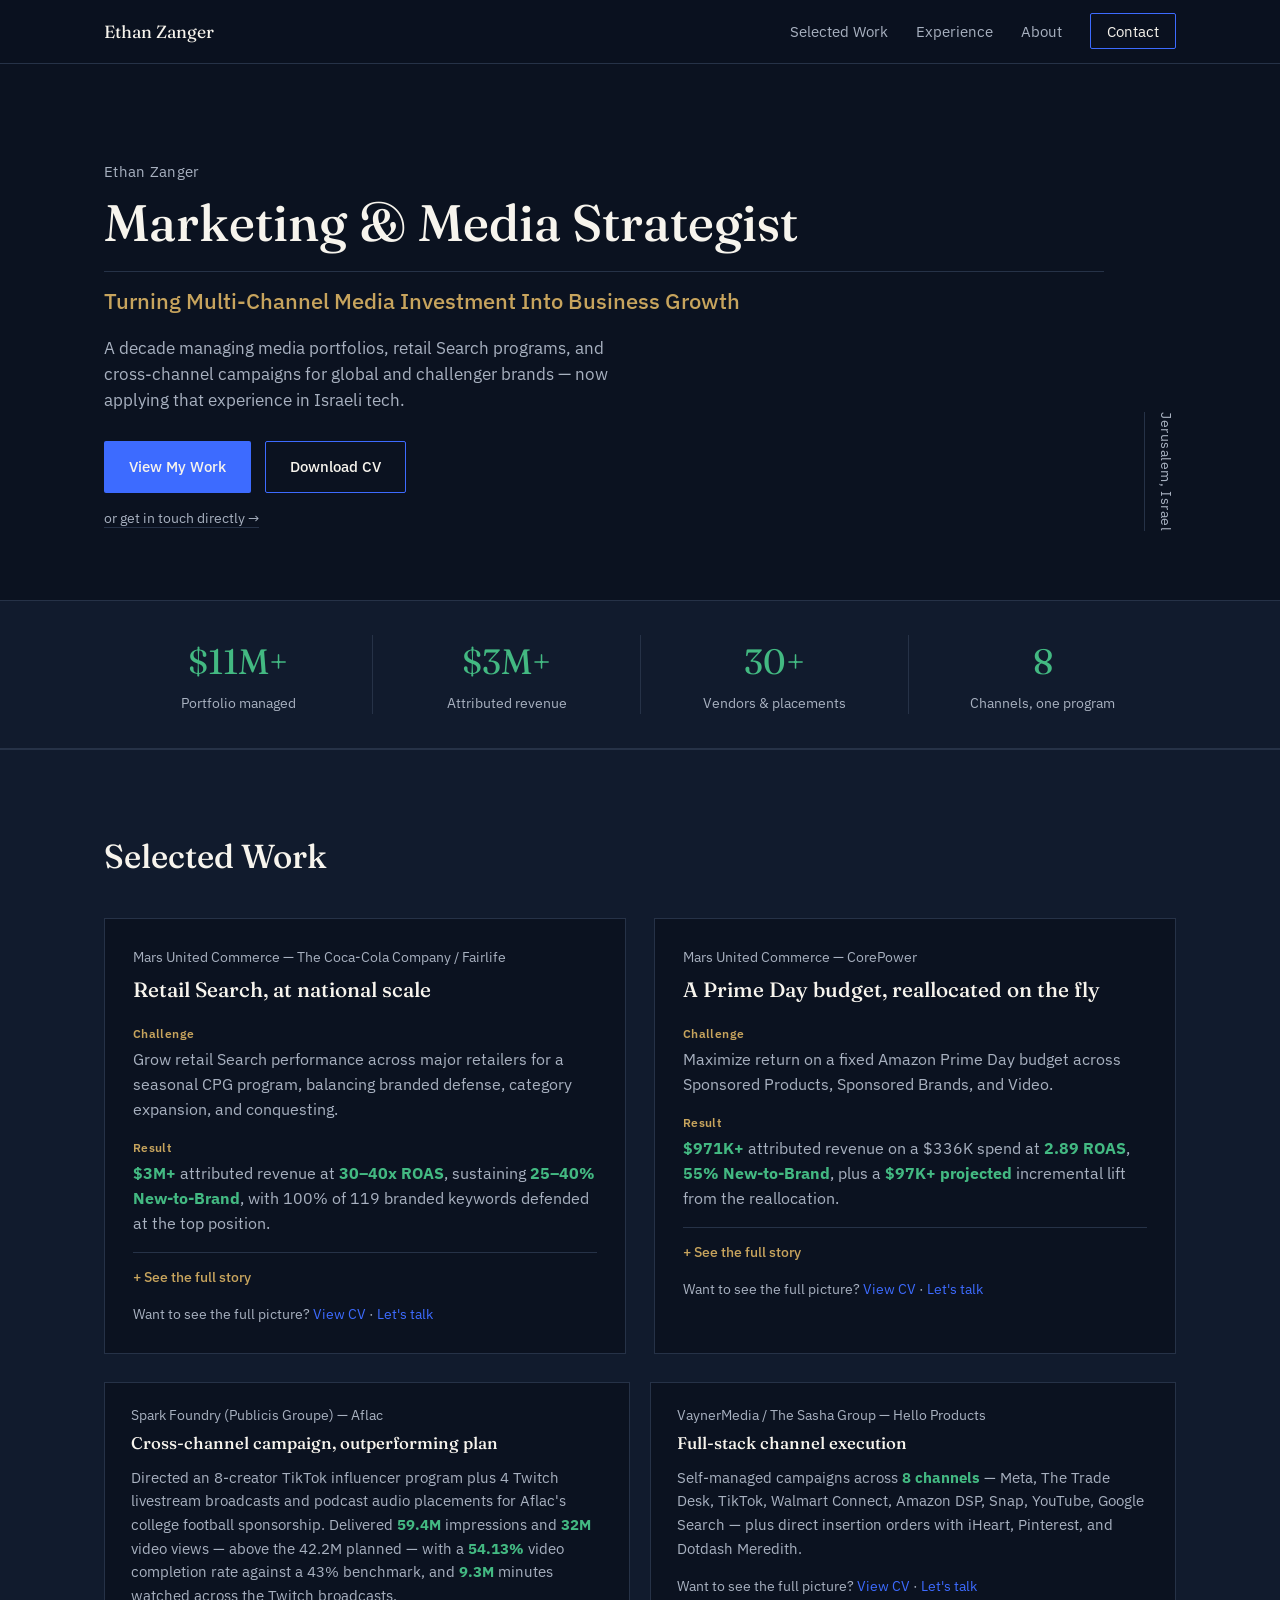
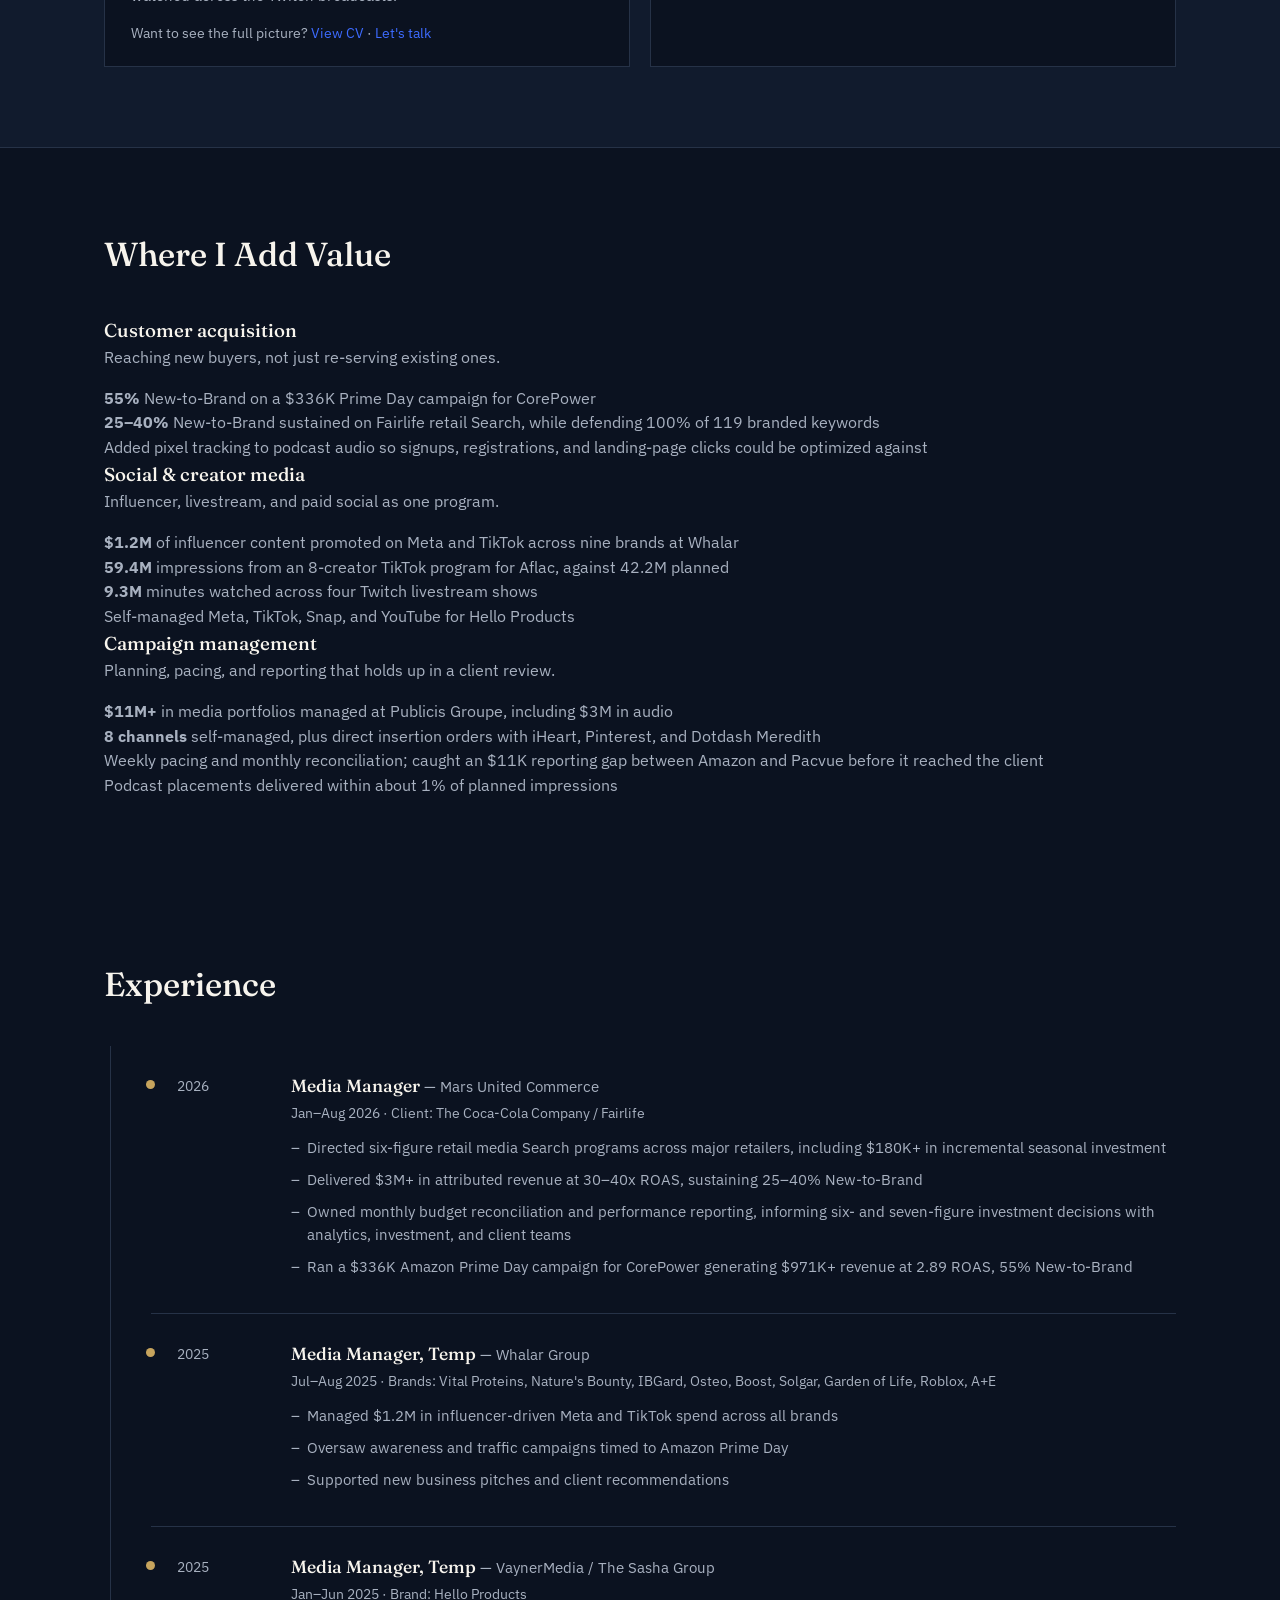
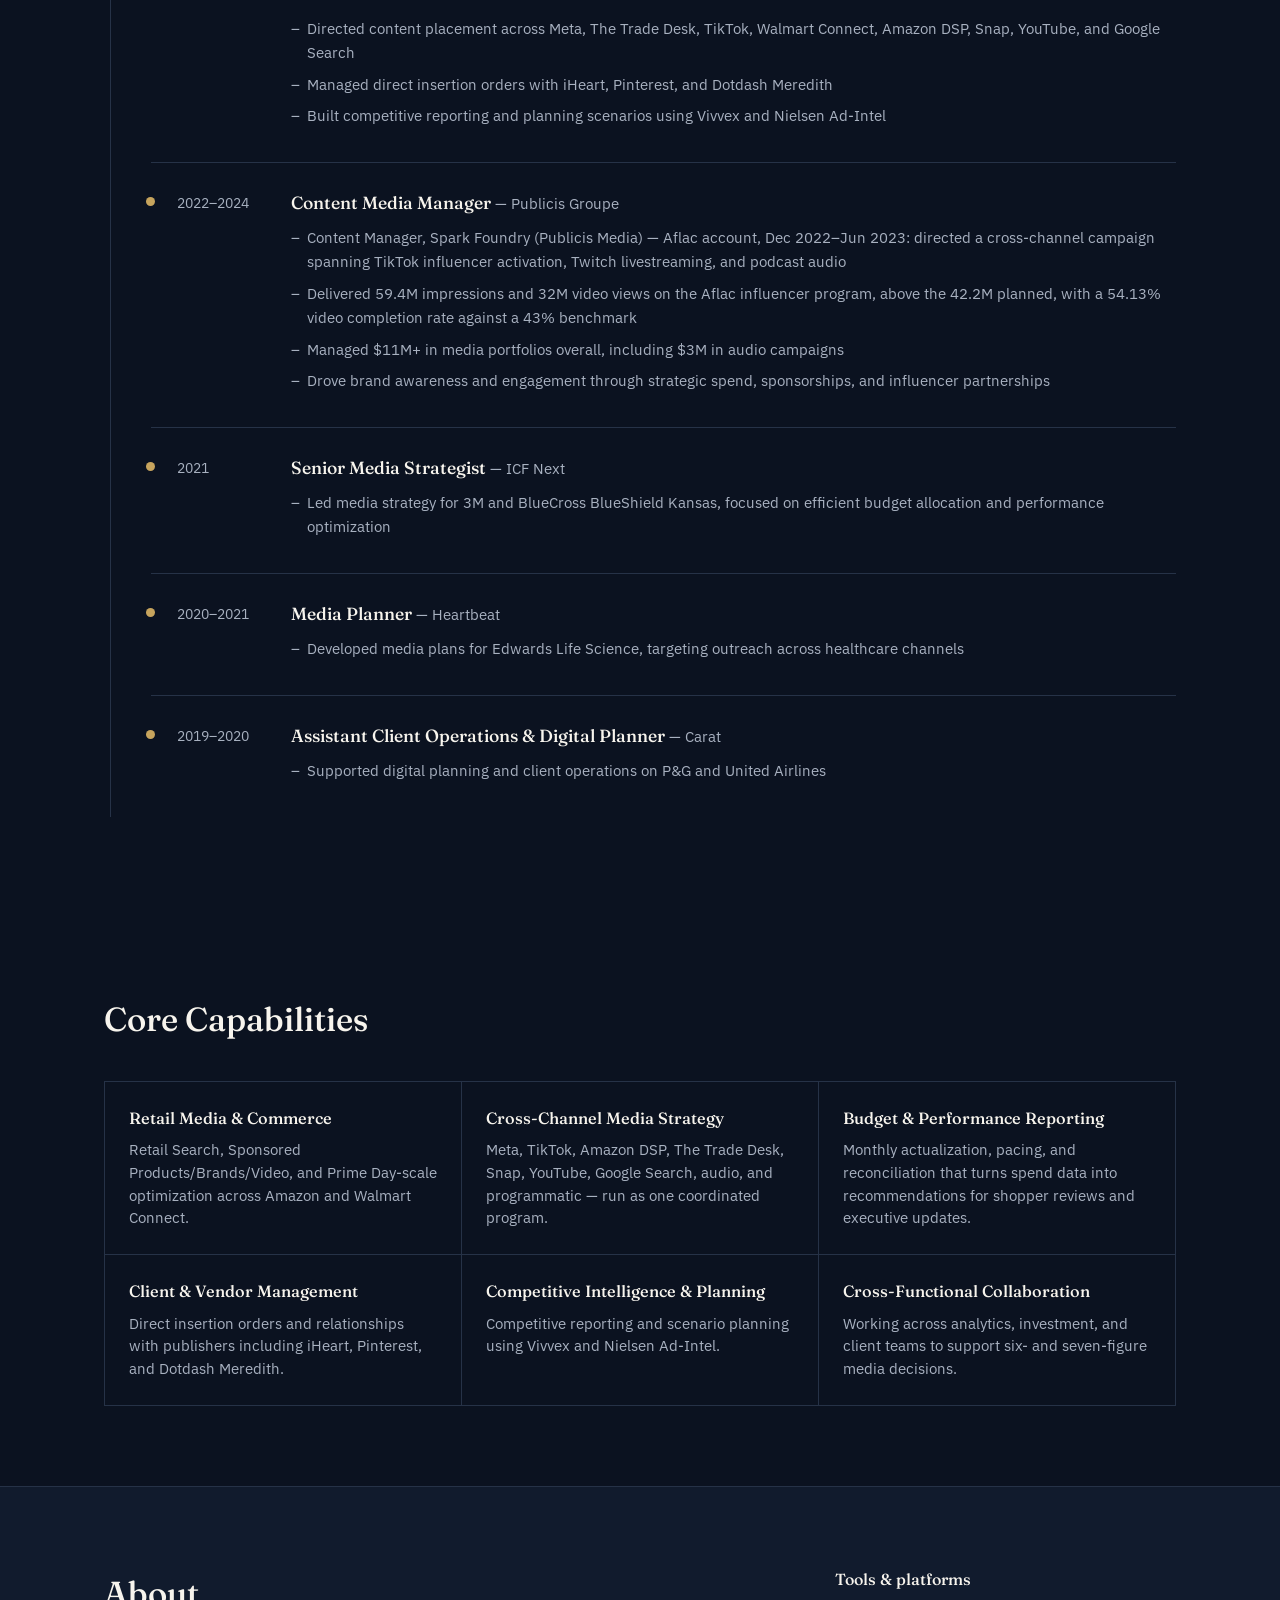
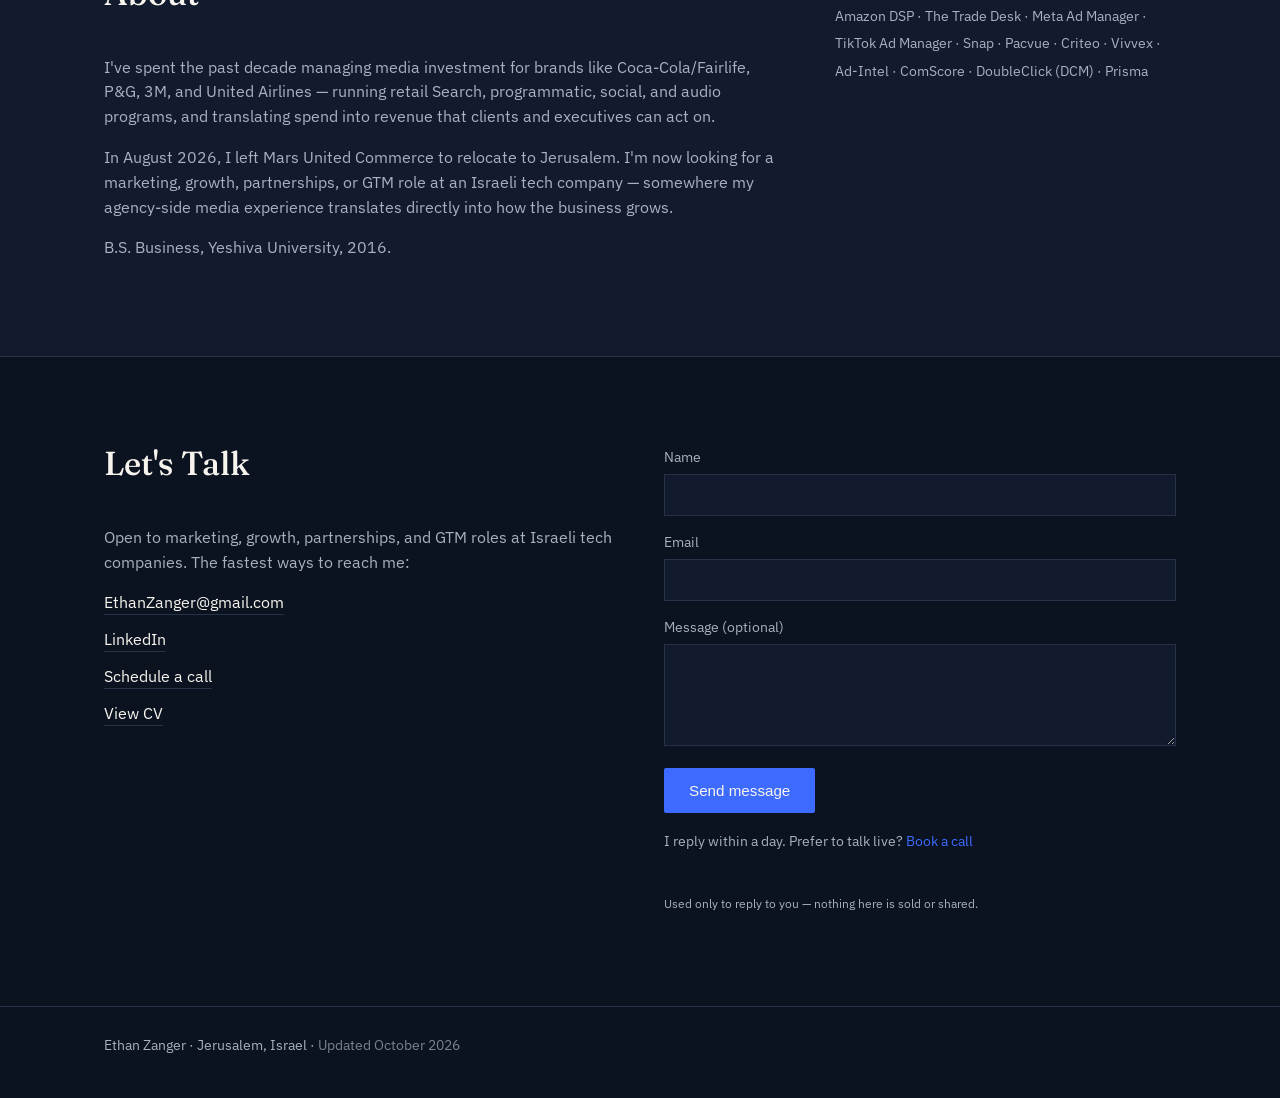
==== commit 67a16ec4: "Add focus areas section to index.html Added new focus areas highlighting customer acquisition, socia" ====
--- a/index.html
+++ b/index.html
@@ -47,7 +47,7 @@
     "@type": "CollegeOrUniversity",
     "name": "Yeshiva University"
   },
-  "knowsAbout": ["Retail Media", "Performance Marketing", "Media Strategy", "Programmatic Advertising", "Search Marketing"],
+  "knowsAbout": ["Retail Media", "Performance Marketing", "Media Strategy", "Programmatic Advertising", "Search Marketing", "Customer Acquisition", "Influencer Marketing", "Campaign Management"],
   "sameAs": ["https://www.linkedin.com/in/ethanzanger/"]
 }
 </script>
@@ -173,6 +173,48 @@
           <p class="case-compact-body">Self-managed campaigns across <strong>8 channels</strong> — Meta, The Trade Desk, TikTok, Walmart Connect, Amazon DSP, Snap, YouTube, Google Search — plus direct insertion orders with iHeart, Pinterest, and Dotdash Meredith.</p>
           <p class="case-cta">Want to see the full picture? <a href="cv.html?src=case_study" data-nav-destination="cv_viewer" data-cta-type="cv" data-nav-source="case_study_cta">View CV</a> · <a href="#contact" data-nav-destination="contact" data-cta-type="contact" data-nav-source="case_study_cta">Let's talk</a></p>
         </article>
+      </div>
+    </div>
+  </section>
+
+  <!-- FOCUS AREAS -->
+  <section id="focus" class="section focus-section">
+    <div class="wrap">
+      <h2>Where I Add Value</h2>
+      <div class="focus-grid">
+
+        <article class="focus-card" data-focus="customer-acquisition">
+          <h3>Customer acquisition</h3>
+          <p class="focus-lead">Reaching new buyers, not just re-serving existing ones.</p>
+          <ul>
+            <li><strong>55%</strong> New-to-Brand on a $336K Prime Day campaign for CorePower</li>
+            <li><strong>25–40%</strong> New-to-Brand sustained on Fairlife retail Search, while defending 100% of 119 branded keywords</li>
+            <li>Added pixel tracking to podcast audio so signups, registrations, and landing-page clicks could be optimized against</li>
+          </ul>
+        </article>
+
+        <article class="focus-card" data-focus="social-creator-media">
+          <h3>Social &amp; creator media</h3>
+          <p class="focus-lead">Influencer, livestream, and paid social as one program.</p>
+          <ul>
+            <li><strong>$1.2M</strong> of influencer content promoted on Meta and TikTok across nine brands at Whalar</li>
+            <li><strong>59.4M</strong> impressions from an 8-creator TikTok program for Aflac, against 42.2M planned</li>
+            <li><strong>9.3M</strong> minutes watched across four Twitch livestream shows</li>
+            <li>Self-managed Meta, TikTok, Snap, and YouTube for Hello Products</li>
+          </ul>
+        </article>
+
+        <article class="focus-card" data-focus="campaign-management">
+          <h3>Campaign management</h3>
+          <p class="focus-lead">Planning, pacing, and reporting that holds up in a client review.</p>
+          <ul>
+            <li><strong>$11M+</strong> in media portfolios managed at Publicis Groupe, including $3M in audio</li>
+            <li><strong>8 channels</strong> self-managed, plus direct insertion orders with iHeart, Pinterest, and Dotdash Meredith</li>
+            <li>Weekly pacing and monthly reconciliation; caught an $11K reporting gap between Amazon and Pacvue before it reached the client</li>
+            <li>Podcast placements delivered within about 1% of planned impressions</li>
+          </ul>
+        </article>
+
       </div>
     </div>
   </section>
--- a/styles.css
+++ b/styles.css
@@ -251,6 +251,9 @@
 .contact-form input::placeholder, .contact-form textarea::placeholder{color:var(--body);}
 .contact-form button{margin-top:16px; align-self:flex-start;}
 #form-status{font-size:0.88rem; color:var(--performance); margin-top:10px;}
+.form-alt{font-size:0.85rem; color:var(--body); margin:12px 0 0;}
+.form-alt a{color:var(--cta); text-decoration:none; border-bottom:1px solid transparent;}
+.form-alt a:hover{color:var(--cta-hover); border-color:var(--cta-hover);}
 .privacy-note{font-size:0.78rem; color:var(--body); margin-top:6px;}
 @media (max-width:820px){.contact-grid{grid-template-columns:1fr;}}
 
@@ -258,6 +261,7 @@
 .site-footer{
   border-top:1px solid var(--border); padding:28px 0; font-size:0.85rem; color:var(--body); background:var(--bg);
 }
+.footer-updated{color:var(--body); opacity:0.7;}
 
 /* CV viewer page */
 .cv-viewer-section{padding-top:56px;}
